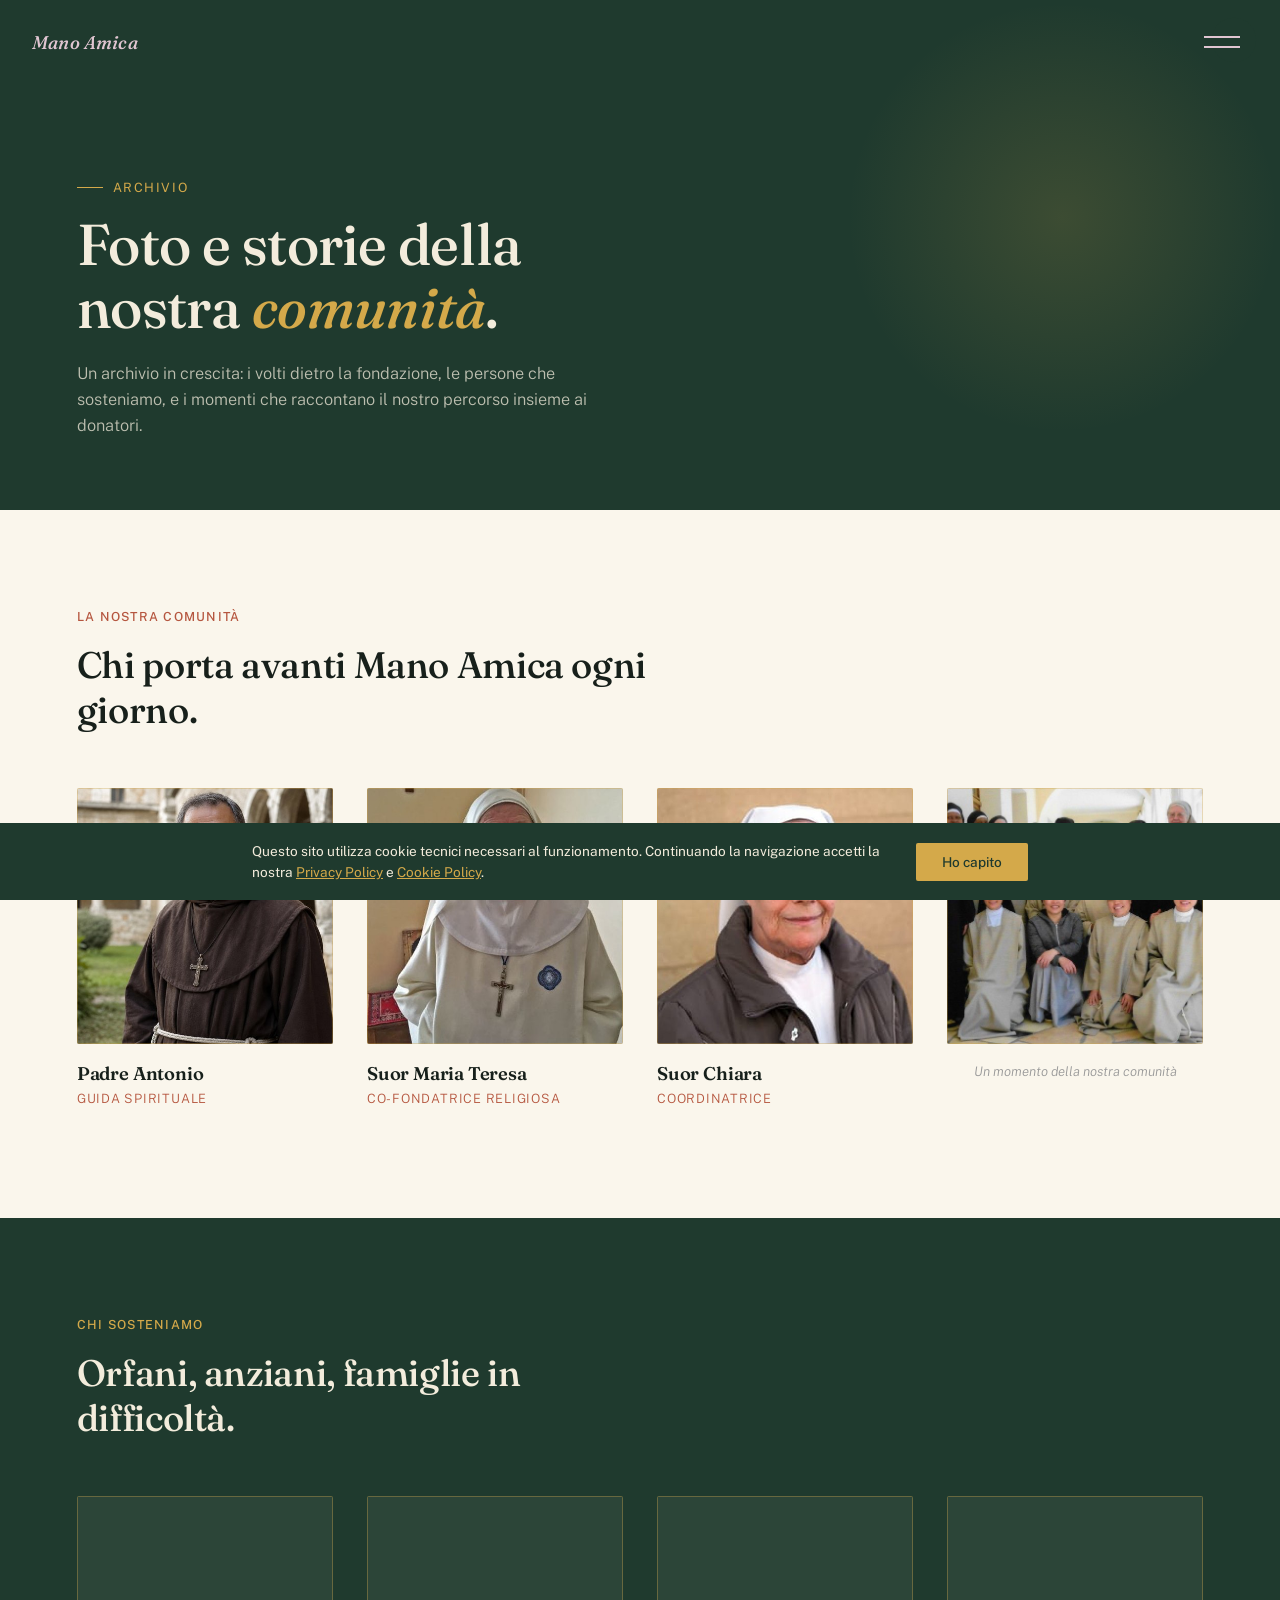
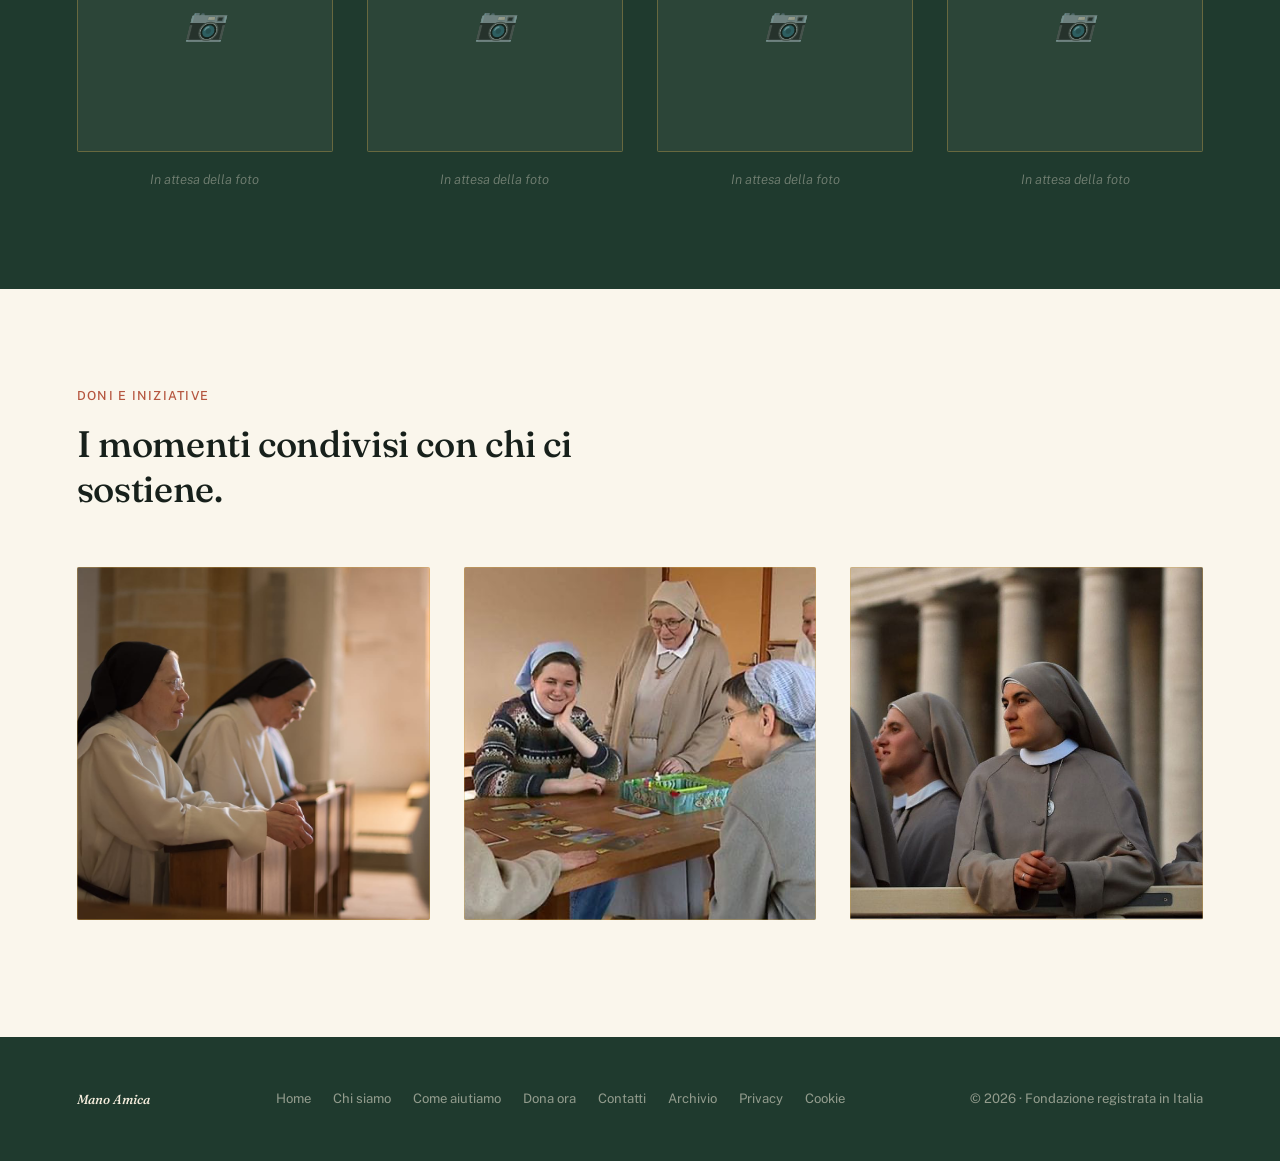
==== archivio.html @ ebf1391e "Complète les galeries photo d'Archivio et Come aiutiamo Récupère les 6 photos uploadées sur main : 5" ====
<!DOCTYPE html>
<html lang="it">
<head>
<meta charset="UTF-8">
<meta name="viewport" content="width=device-width, initial-scale=1.0">
<title>Archivio — Mano Amica</title>
<meta name="description" content="Foto e storie della Fondazione Mano Amica: la nostra comunità, le persone che sosteniamo, i doni ricevuti.">
<meta property="og:title" content="Archivio — Mano Amica">
<meta property="og:description" content="Foto e storie della Fondazione Mano Amica.">
<meta property="og:type" content="website">
<link rel="icon" href="assets/favicon.svg" type="image/svg+xml">
<link rel="preconnect" href="https://fonts.googleapis.com">
<link href="https://fonts.googleapis.com/css2?family=Fraunces:ital,opsz,wght@0,9..144,300;0,9..144,500;0,9..144,600;1,9..144,500&family=Public+Sans:wght@300;400;500;600&display=swap" rel="stylesheet">
<link rel="stylesheet" href="assets/styles.css?v=1788168268">
</head>
<body>

  <div class="topbar">
    <a href="index.html" class="logo">Mano Amica</a>
    <button class="thread-toggle" id="toggle" aria-label="Apri il menu"><span></span><span></span></button>
  </div>

  <div class="veil" id="veil">
    <div class="veil-inner">
      <div class="veil-stitch"></div>
      <ul class="nav-list">
        <li><a href="index.html"><span class="num">00</span><span data-i18n="nav_home">Home</span><span class="tag" data-i18n="nav_home_tag">torna all'inizio</span></a></li><li><a href="chi-siamo.html"><span class="num">01</span><span data-i18n="nav_chi_siamo">Chi siamo</span><span class="tag" data-i18n="nav_chi_siamo_tag">la nostra storia</span></a></li>
        <li><a href="come-aiutiamo.html"><span class="num">02</span><span data-i18n="nav_come_aiutiamo">Come aiutiamo</span><span class="tag" data-i18n="nav_come_aiutiamo_tag">i nostri progetti</span></a></li>
        <li><a href="dona-ora.html"><span class="num">03</span><span data-i18n="nav_dona_ora">Dona ora</span><span class="tag" data-i18n="nav_dona_ora_tag">ogni gesto conta</span></a></li>
        <li><a href="contatti.html"><span class="num">04</span><span data-i18n="nav_contatti">Contatti</span><span class="tag" data-i18n="nav_contatti_tag">scrivici</span></a></li>
        <li><a href="archivio.html" class="current"><span class="num">05</span><span data-i18n="nav_archivio">Archivio</span><span class="tag" data-i18n="nav_archivio_tag">foto e storie</span></a></li>
      </ul>
      <div class="veil-foot">
        <div class="lang-pill"><button data-lang="it" class="active">IT</button><button data-lang="fr">FR</button><button data-lang="en">EN</button></div>
        <p class="veil-note" data-i18n="veil_note">Fondazione Mano Amica · Italia — al fianco di chi ha più bisogno.</p>
      </div>
    </div>
  </div>

  <section class="page-hero">
    <span class="hero-eyebrow" data-i18n="arch_eyebrow">Archivio</span>
    <h1 data-i18n-html="arch_h1">Foto e storie della nostra <em>comunità</em>.</h1>
    <p class="lead" data-i18n="arch_lead">Un archivio in crescita: i volti dietro la fondazione, le persone che sosteniamo, e i momenti che raccontano il nostro percorso insieme ai donatori.</p>
  </section>

  <section class="team">
    <p class="section-label" data-i18n="arch_community_label">La nostra comunità</p>
    <h2 style="max-width:24ch; font-size:clamp(1.6rem,3vw,2.3rem);" data-i18n="arch_community_h2">Chi porta avanti Mano Amica ogni giorno.</h2>
    <div class="team-grid">
      <div class="team-card">
        <div class="team-photo"><img src="assets/img/padre-1.jpg" alt="Padre Antonio"></div>
        <h3 data-i18n="cs_t2_name">Padre Antonio</h3>
        <p class="role" data-i18n="cs_t2_role">Guida spirituale</p>
      </div>
      <div class="team-card">
        <div class="team-photo"><img src="assets/img/suor-1.jpg" alt="Suor Maria Teresa"></div>
        <h3 data-i18n="cs_t3_name">Suor Maria Teresa</h3>
        <p class="role" data-i18n="cs_t3_role">Co-fondatrice religiosa</p>
      </div>
      <div class="team-card">
        <div class="team-photo"><img src="assets/img/suor-2.jpg" alt="Suor Chiara — Coordinatrice"></div>
        <h3 data-i18n="cs_t4_name">Suor Chiara</h3>
        <p class="role" data-i18n="cs_t4_role">Coordinatrice</p>
      </div>
      <div class="team-card">
        <div class="team-photo"><img src="assets/img/gallery-community-2.png" alt="La comunità riunita"></div>
        <p class="gallery-caption" data-i18n="arch_community_caption">Un momento della nostra comunità</p>
      </div>
    </div>
  </section>

  <section class="team" style="background:var(--forest); color:var(--cream);">
    <p class="section-label" style="color:var(--gold);" data-i18n="arch_helped_label">Chi sosteniamo</p>
    <h2 style="max-width:24ch; font-size:clamp(1.6rem,3vw,2.3rem); color:var(--cream);" data-i18n="arch_helped_h2">Orfani, anziani, famiglie in difficoltà.</h2>
    <div class="team-grid">
      <div class="team-card">
        <div class="team-photo team-photo-placeholder gallery-slot"><span>📷</span></div>
        <p class="gallery-caption" data-i18n="ca_gallery_note">In attesa della foto</p>
      </div>
      <div class="team-card">
        <div class="team-photo team-photo-placeholder gallery-slot"><span>📷</span></div>
        <p class="gallery-caption" data-i18n="ca_gallery_note">In attesa della foto</p>
      </div>
      <div class="team-card">
        <div class="team-photo team-photo-placeholder gallery-slot"><span>📷</span></div>
        <p class="gallery-caption" data-i18n="ca_gallery_note">In attesa della foto</p>
      </div>
      <div class="team-card">
        <div class="team-photo team-photo-placeholder gallery-slot"><span>📷</span></div>
        <p class="gallery-caption" data-i18n="ca_gallery_note">In attesa della foto</p>
      </div>
    </div>
  </section>

  <section class="team">
    <p class="section-label" data-i18n="arch_gifts_label">Doni e iniziative</p>
    <h2 style="max-width:24ch; font-size:clamp(1.6rem,3vw,2.3rem);" data-i18n="arch_gifts_h2">I momenti condivisi con chi ci sostiene.</h2>
    <div class="team-grid">
      <div class="team-card">
        <div class="team-photo"><img src="assets/img/gallery-doni-1.jpg" alt="Momento di preghiera in comunità"></div>
      </div>
      <div class="team-card">
        <div class="team-photo"><img src="assets/img/gallery-doni-2.png" alt="Serata in comunità attorno a un gioco"></div>
      </div>
      <div class="team-card">
        <div class="team-photo"><img src="assets/img/gallery-doni-3.jpg" alt="Pellegrinaggio a Roma"></div>
      </div>
    </div>
  </section>

  <footer>
    <strong>Mano Amica</strong>
    <nav><a href="index.html" data-i18n="nav_home">Home</a><a href="chi-siamo.html" data-i18n="nav_chi_siamo">Chi siamo</a><a href="come-aiutiamo.html" data-i18n="nav_come_aiutiamo">Come aiutiamo</a><a href="dona-ora.html" data-i18n="nav_dona_ora">Dona ora</a><a href="contatti.html" data-i18n="nav_contatti">Contatti</a><a href="archivio.html" data-i18n="nav_archivio">Archivio</a><a href="privacy.html">Privacy</a><a href="cookie-policy.html">Cookie</a></nav>
    <span data-i18n="footer_copyright">© 2026 · Fondazione registrata in Italia</span>
  </footer>

<script src="assets/script.js?v=1788168268"></script>
</body>
</html>
---- assets/styles.css ----
:root{
  --forest:#1F3A2E;
  --forest-light:#2F5443;
  --cream:#F3ECDC;
  --cream-soft:#FAF6EC;
  --gold:#D4A94A;
  --clay:#B5563F;
  --ink:#17201B;
  --thread: 1px;
}
*{margin:0;padding:0;box-sizing:border-box;}
html{scroll-behavior:smooth;}
body{
  font-family:'Public Sans',sans-serif;
  background:var(--cream-soft);
  color:var(--ink);
  overflow-x:hidden;
}
h1,h2,h3,.display{
  font-family:'Fraunces',serif;
  font-weight:500;
  letter-spacing:-0.01em;
}
a{color:inherit;}
img{display:block; max-width:100%;}

/* ===== TOP BAR ===== */
.topbar{
  position:fixed; top:0; left:0; right:0;
  display:flex; align-items:center; justify-content:space-between;
  padding:22px 32px;
  z-index:100;
  mix-blend-mode:difference;
}
.logo{
  font-family:'Fraunces',serif;
  font-style:italic;
  font-weight:500;
  font-size:1.15rem;
  color:#fff;
  text-decoration:none;
  letter-spacing:0.01em;
}
.thread-toggle{
  width:52px; height:40px;
  position:relative;
  cursor:pointer;
  background:none; border:none;
  z-index:110;
}
.thread-toggle span{
  position:absolute; left:8px; right:8px;
  height:1.5px; background:#fff;
  transition:transform .55s cubic-bezier(.65,0,.35,1), opacity .3s ease, top .5s ease;
}
.thread-toggle span:nth-child(1){ top:14px; }
.thread-toggle span:nth-child(2){ top:24px; }
.thread-toggle.open span:nth-child(1){ top:19px; transform:rotate(20deg) scaleX(1.15); }
.thread-toggle.open span:nth-child(2){ top:19px; transform:rotate(-20deg) scaleX(1.15); }

/* ===== FULLSCREEN MENU — "il filo" ===== */
.veil{
  position:fixed; inset:0;
  background:var(--forest);
  z-index:90;
  clip-path:circle(2% at calc(100% - 46px) 40px);
  transition:clip-path .75s cubic-bezier(.75,0,.15,1);
  display:flex;
  pointer-events:none;
}
.veil.open{
  clip-path:circle(150% at calc(100% - 46px) 40px);
  pointer-events:all;
}
.veil-inner{
  width:100%; height:100%;
  display:flex; flex-direction:column;
  justify-content:center;
  padding:0 8vw;
  position:relative;
}
.veil-stitch{
  position:absolute; left:6vw; top:0; bottom:0;
  width:1px;
  background:repeating-linear-gradient(to bottom, transparent, transparent 6px, rgba(212,169,74,.5) 6px, rgba(212,169,74,.5) 12px);
  opacity:0;
  transition:opacity .6s ease .5s;
}
.veil.open .veil-stitch{opacity:1;}

.nav-list{list-style:none;}
.nav-list li{overflow:hidden; margin-bottom:6px;}
.nav-list a{
  display:flex; align-items:baseline; gap:18px;
  font-family:'Fraunces',serif;
  font-size:clamp(2.2rem,7vw,4.6rem);
  color:var(--cream);
  text-decoration:none;
  font-weight:500;
  line-height:1.15;
  transform:translateY(115%);
  transition:transform .7s cubic-bezier(.2,.9,.25,1), color .3s ease;
}
.veil.open .nav-list a{ transform:translateY(0); }
.nav-list li:nth-child(1) a{ transition-delay:.12s; }
.nav-list li:nth-child(2) a{ transition-delay:.18s; }
.nav-list li:nth-child(3) a{ transition-delay:.24s; }
.nav-list li:nth-child(4) a{ transition-delay:.30s; }
.nav-list li:nth-child(5) a{ transition-delay:.36s; }
.nav-list li:nth-child(6) a{ transition-delay:.42s; }
.nav-list a .num{ font-family:'Public Sans',sans-serif; font-size:.9rem; color:var(--gold); font-weight:500; }
.nav-list a .tag{
  font-family:'Public Sans',sans-serif;
  font-size:.85rem; font-style:normal;
  color:rgba(243,236,220,.55);
  font-weight:400; margin-left:auto;
  opacity:0; transform:translateX(-8px);
  transition:opacity .4s ease, transform .4s ease;
  display:none;
}
@media(min-width:720px){ .nav-list a .tag{ display:inline-block; } }
.nav-list a:hover{ color:var(--gold); }
.nav-list a:hover .tag{ opacity:1; transform:translateX(0); }
.nav-list a.current{ color:var(--gold); }

.veil-foot{
  position:absolute; bottom:40px; left:8vw; right:8vw;
  display:flex; justify-content:space-between; align-items:center;
  flex-wrap:wrap; gap:16px;
}
.lang-pill{ display:flex; gap:6px; border:1px solid rgba(243,236,220,.3); border-radius:999px; padding:5px; }
.lang-pill button{
  font-family:'Public Sans',sans-serif; font-size:.75rem; letter-spacing:.06em;
  background:none; border:none; color:rgba(243,236,220,.6);
  padding:7px 14px; border-radius:999px; cursor:pointer;
  transition:background .3s ease, color .3s ease;
}
.lang-pill button.active{ background:var(--gold); color:var(--forest); }
.veil-note{ font-size:.8rem; color:rgba(243,236,220,.45); max-width:280px; }

/* ===== PAGE HERO (small, for inner pages) ===== */
.page-hero{
  background:var(--forest); color:var(--cream);
  padding:20vh 6vw 8vh;
  position:relative;
}
.page-hero::before{
  content:'';
  position:absolute; top:0; right:0;
  width:34vw; height:34vw; max-width:460px; max-height:460px;
  background:radial-gradient(circle at center, rgba(212,169,74,.16), transparent 70%);
}
.page-hero .hero-eyebrow{
  font-size:.8rem; letter-spacing:.12em; text-transform:uppercase;
  color:var(--gold); margin-bottom:18px; display:flex; align-items:center; gap:10px;
}
.page-hero .hero-eyebrow::before{ content:''; width:26px; height:1px; background:var(--gold); }
.page-hero h1{ font-size:clamp(2rem,5.4vw,3.6rem); max-width:16ch; line-height:1.1; }
.page-hero h1 em{ font-style:italic; color:var(--gold); }
.page-hero p.lead{ margin-top:20px; max-width:52ch; color:rgba(243,236,220,.75); font-weight:300; font-size:1.02rem; line-height:1.6; }

/* ===== HERO (home, full) ===== */
.hero{
  min-height:100vh;
  background:var(--forest); color:var(--cream);
  display:flex; flex-direction:row; align-items:flex-end; justify-content:space-between;
  gap:5vw;
  padding:14vh 6vw 8vh; position:relative; overflow:hidden;
}
.hero-eyebrow{ font-size:.8rem; letter-spacing:.12em; text-transform:uppercase; color:var(--gold); margin-bottom:22px; display:flex; align-items:center; gap:10px; }
.hero-eyebrow::before{ content:''; width:26px; height:1px; background:var(--gold); }
.hero h1{ font-size:clamp(2.4rem,6.4vw,5.2rem); font-weight:500; max-width:14ch; line-height:1.06; }
.hero h1 em{ font-style:italic; color:var(--gold); }
.hero-sub{ margin-top:28px; max-width:44ch; font-size:1.05rem; font-weight:300; color:rgba(243,236,220,.75); line-height:1.6; }
.hero-cta{ margin-top:40px; display:flex; gap:16px; flex-wrap:wrap; }

.hero-content{ position:relative; z-index:2; max-width:640px; flex:1 1 auto; order:1; }

.hero-photo{
  flex:0 0 auto; order:2;
  width:min(520px, 38vw);
  aspect-ratio:1/1;
  border-radius:3px;
  overflow:hidden;
  box-shadow:0 30px 60px -20px rgba(0,0,0,.5);
  position:relative; z-index:1;
}
.hero-photo img{
  width:100%; height:100%; object-fit:cover; display:block;
}
.hero-photo::after{
  content:''; position:absolute; inset:0;
  box-shadow:inset 0 0 0 1px rgba(212,169,74,.35);
}

@media(max-width:1100px){
  .hero-photo{ width:min(380px, 36vw); }
}
@media(max-width:760px){
  .hero{ flex-direction:column; align-items:stretch; }
  .hero-photo{
    order:-1;
    width:100%;
    max-width:none;
    aspect-ratio:16/11;
    margin-bottom:32px;
  }
  .hero-content{ order:1; }
}

.btn{
  font-family:'Public Sans',sans-serif; font-size:.9rem; font-weight:500;
  padding:15px 30px; border-radius:2px; text-decoration:none; display:inline-block;
  border:none; cursor:pointer;
  transition:transform .3s ease, background .3s ease, color .3s ease, border-color .3s ease;
}
.btn-solid{ background:var(--gold); color:var(--forest); }
.btn-solid:hover{ transform:translateY(-2px); }
.btn-line{ border:1px solid rgba(243,236,220,.4); color:var(--cream); background:none; }
.btn-line:hover{ border-color:var(--gold); color:var(--gold); }
.btn-line.dark{ border-color:rgba(23,32,27,.3); color:var(--ink); }
.btn-line.dark:hover{ border-color:var(--clay); color:var(--clay); }

section{ padding:11vh 6vw; }
.section-label{ font-size:.78rem; letter-spacing:.1em; text-transform:uppercase; color:var(--clay); margin-bottom:18px; font-weight:500; }

/* ===== MISSIONE / GRID LIST ===== */
.missione{ background:var(--cream-soft); display:grid; grid-template-columns:1fr; gap:48px; }
@media(min-width:860px){ .missione{ grid-template-columns:.8fr 1fr; } }
.missione h2{ font-size:clamp(1.7rem,3.4vw,2.6rem); max-width:14ch; }
.missione-list{ list-style:none; }
.missione-list li{ padding:26px 0; border-top:var(--thread) solid rgba(23,32,27,.12); display:grid; grid-template-columns:50px 1fr; gap:18px; }
.missione-list li:last-child{ border-bottom:var(--thread) solid rgba(23,32,27,.12); }
.missione-list .n{ font-family:'Fraunces',serif; font-style:italic; color:var(--clay); font-size:1.1rem; }
.missione-list h3{ font-size:1.15rem; margin-bottom:6px; font-weight:600; }
.missione-list p{ font-size:.92rem; color:#4a4f4a; font-weight:300; line-height:1.55; }

/* ===== TEAM (Chi siamo) ===== */
.team{ background:var(--cream-soft); }
.team-grid{ display:grid; grid-template-columns:repeat(auto-fit,minmax(220px,1fr)); gap:34px; margin-top:56px; }
.team-card{ text-align:left; }
.team-photo{
  width:100%; aspect-ratio:1/1; border-radius:2px;
  background:linear-gradient(155deg, var(--forest), var(--forest-light));
  display:flex; align-items:center; justify-content:center;
  margin-bottom:18px; position:relative; overflow:hidden;
}
.team-photo img{ width:100%; height:100%; object-fit:cover; }
.team-photo span{
  font-family:'Fraunces',serif; font-style:italic; font-weight:500;
  font-size:2.6rem; color:var(--gold);
}
.team-photo::after{
  content:''; position:absolute; inset:0;
  border:1px solid rgba(212,169,74,.35);
}
.team-card h3{ font-size:1.15rem; font-weight:600; }
.team-card .role{ font-size:.8rem; letter-spacing:.06em; text-transform:uppercase; color:var(--clay); margin:4px 0 10px; }
.team-card p{ font-size:.9rem; color:#4a4f4a; font-weight:300; line-height:1.55; }
.team[style*="forest"] .team-card h3{ color:var(--cream); }
.team[style*="forest"] .team-card p{ color:rgba(243,236,220,.65); }
.team[style*="forest"] .role{ color:var(--gold); }
.team[style*="forest"] .gallery-caption{ color:rgba(243,236,220,.4) !important; }
.team[style*="forest"] .team-photo-placeholder{ background:rgba(243,236,220,.06); }
.team-photo-placeholder{ display:flex; align-items:center; justify-content:center; }
.team-photo-placeholder span{ font-size:2rem; opacity:.5; }
.gallery-caption{ text-align:center; font-style:italic; color:#999 !important; font-size:.82rem !important; }

.story{ background:var(--forest); color:var(--cream); }
.story-inner{ max-width:62ch; }
.story h2{ font-size:clamp(1.6rem,3.2vw,2.4rem); margin-bottom:24px; }
.story p{ font-weight:300; line-height:1.75; color:rgba(243,236,220,.8); margin-bottom:16px; font-size:1rem; }
.story p:last-child{ margin-bottom:0; }

/* ===== DONATION PAGE ===== */
.donate-wrap{ display:grid; grid-template-columns:1fr; gap:56px; background:var(--cream-soft); }
@media(min-width:900px){ .donate-wrap{ grid-template-columns:1fr 1fr; align-items:start; } }
.amounts{ display:grid; grid-template-columns:repeat(3,1fr); gap:12px; margin:26px 0; }
.amount-btn{
  padding:18px 10px; text-align:center; border:1px solid rgba(23,32,27,.18);
  background:transparent; font-family:'Fraunces',serif; font-size:1.3rem;
  cursor:pointer; border-radius:2px; transition:all .25s ease;
}
.amount-btn:hover, .amount-btn.active{ border-color:var(--clay); background:var(--clay); color:#fff; }
.amount-custom{
  width:100%; padding:16px 18px; border:1px solid rgba(23,32,27,.18);
  font-family:'Public Sans',sans-serif; font-size:1rem; background:transparent;
  border-radius:2px; margin-bottom:20px;
}
.impact-card{ background:var(--forest); color:var(--cream); padding:48px 40px; border-radius:2px; }
.impact-card h3{ font-size:1.4rem; margin-bottom:18px; }
.impact-card ul{ list-style:none; }
.impact-card li{ padding:14px 0; border-top:1px solid rgba(243,236,220,.15); font-weight:300; font-size:.95rem; display:flex; justify-content:space-between; gap:12px; }
.impact-card li span{ flex-shrink:0; white-space:nowrap; }
.impact-card li b{ color:var(--gold); font-family:'Fraunces',serif; font-weight:500; text-align:right; }

/* ===== COOKIE BANNER ===== */
#cookie-banner{
  position:fixed; left:0; right:0; bottom:0; z-index:300;
  background:var(--forest); color:var(--cream);
  padding:18px 24px; display:flex; align-items:center; justify-content:center;
  gap:24px; flex-wrap:wrap; font-size:.85rem;
}
#cookie-banner p{ margin:0; max-width:640px; line-height:1.5; }
#cookie-banner a{ color:var(--gold); text-decoration:underline; }
#cookie-banner button{
  background:var(--gold); color:var(--forest); border:none;
  padding:11px 26px; border-radius:2px; font-family:'Public Sans',sans-serif;
  font-weight:500; font-size:.85rem; cursor:pointer; flex-shrink:0;
}

/* ===== CONTACT PAGE ===== */
.contact-wrap{ display:grid; grid-template-columns:1fr; gap:56px; }
@media(min-width:900px){ .contact-wrap{ grid-template-columns:.9fr 1.1fr; } }
.field{ margin-bottom:22px; }
.field label{ display:block; font-size:.8rem; letter-spacing:.05em; text-transform:uppercase; color:var(--clay); margin-bottom:8px; }
.field input, .field textarea{
  width:100%; padding:14px 16px; border:1px solid rgba(23,32,27,.18);
  font-family:'Public Sans',sans-serif; font-size:.95rem; background:var(--cream-soft);
  border-radius:2px; resize:vertical;
}
.contact-info{ list-style:none; }
.contact-info li{ padding:22px 0; border-top:var(--thread) solid rgba(23,32,27,.12); }
.contact-info li:last-child{ border-bottom:var(--thread) solid rgba(23,32,27,.12); }
.contact-info .k{ font-size:.78rem; letter-spacing:.08em; text-transform:uppercase; color:var(--clay); margin-bottom:6px; }
.contact-info .v{ font-family:'Fraunces',serif; font-size:1.2rem; }

footer{
  background:var(--forest); color:rgba(243,236,220,.55);
  padding:6vh 6vw; font-size:.82rem;
  display:flex; justify-content:space-between; flex-wrap:wrap; gap:12px;
}
footer strong{ color:var(--cream); font-family:'Fraunces',serif; font-style:italic; font-weight:500; }
footer nav{ display:flex; gap:22px; flex-wrap:wrap; }
footer nav a{ text-decoration:none; color:rgba(243,236,220,.55); transition:color .25s ease; }
footer nav a:hover{ color:var(--gold); }

/* ===== RESPONSIVE MOBILE ===== */
@media(max-width:640px){
  .topbar{ padding:16px 20px; }
  .logo{ font-size:1rem; }
  .thread-toggle{ width:44px; height:36px; }

  .hero{ padding:12vh 6vw 6vh; min-height:auto; }
  .page-hero{ padding:16vh 6vw 5vh; }
  section{ padding:8vh 6vw; }

  .hero-cta{ flex-direction:column; align-items:stretch; }
  .hero-cta .btn{ text-align:center; }

  .veil-foot{ flex-direction:column; align-items:flex-start; gap:14px; bottom:24px; }
  .veil-note{ max-width:100%; }

  .amounts{ grid-template-columns:repeat(2,1fr); }

  #cookie-banner{ flex-direction:column; text-align:center; padding:16px 18px; gap:12px; }
  #cookie-banner button{ width:100%; }

  footer{ flex-direction:column; align-items:flex-start; gap:16px; text-align:left; }
  footer nav{ gap:14px 18px; }

  .team-grid{ grid-template-columns:1fr 1fr; gap:20px; }
  .missione-list li{ grid-template-columns:36px 1fr; gap:12px; }

  .legal-body table{ display:block; overflow-x:auto; white-space:nowrap; }
}

@media(max-width:420px){
  .team-grid{ grid-template-columns:1fr; }
  .amounts{ grid-template-columns:repeat(3,1fr); gap:8px; }
  .amount-btn{ padding:14px 6px; font-size:1.05rem; }
}
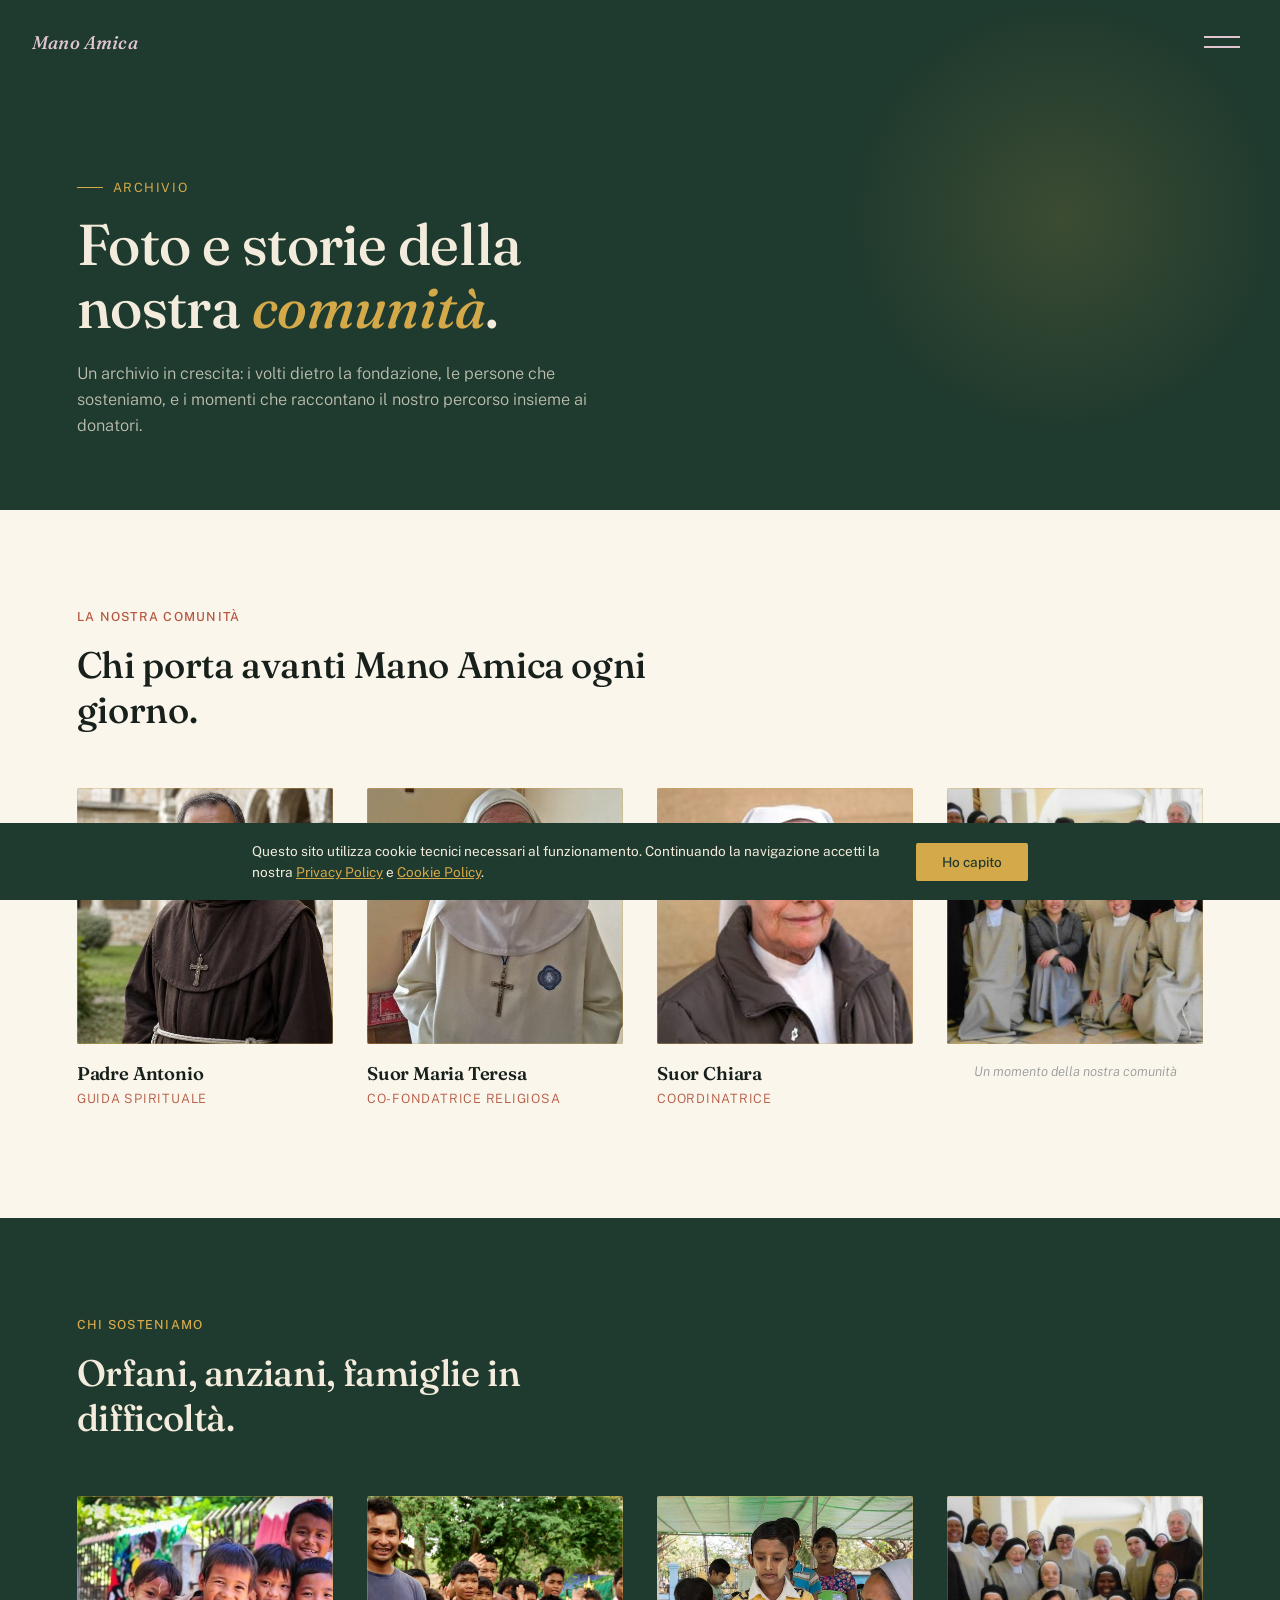
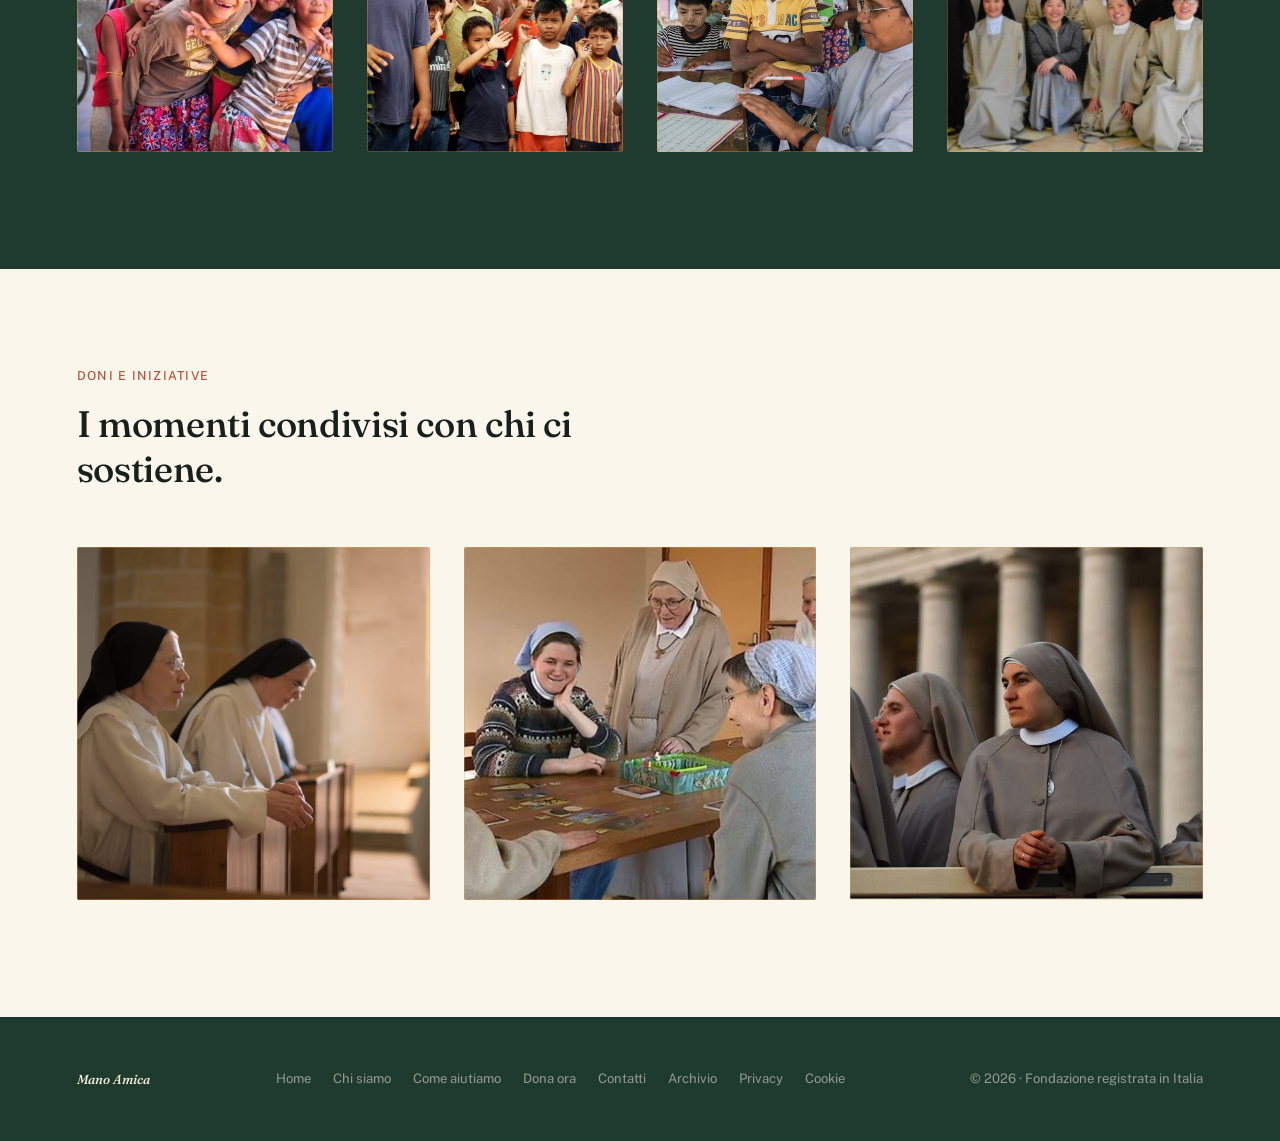
==== commit 7cf5779b: "Remplit la section "Chi sosteniamo" en réutilisant les photos existantes En l'absence de photos dédi" ====
--- a/archivio.html
+++ b/archivio.html
@@ -74,20 +74,16 @@
     <h2 style="max-width:24ch; font-size:clamp(1.6rem,3vw,2.3rem); color:var(--cream);" data-i18n="arch_helped_h2">Orfani, anziani, famiglie in difficoltà.</h2>
     <div class="team-grid">
       <div class="team-card">
-        <div class="team-photo team-photo-placeholder gallery-slot"><span>📷</span></div>
-        <p class="gallery-caption" data-i18n="ca_gallery_note">In attesa della foto</p>
+        <div class="team-photo"><img src="assets/img/gallery-kids-1.jpg" alt="Bambini sostenuti da Mano Amica"></div>
       </div>
       <div class="team-card">
-        <div class="team-photo team-photo-placeholder gallery-slot"><span>📷</span></div>
-        <p class="gallery-caption" data-i18n="ca_gallery_note">In attesa della foto</p>
+        <div class="team-photo"><img src="assets/img/gallery-kids-2.png" alt="Un volontario con un gruppo di bambini"></div>
       </div>
       <div class="team-card">
-        <div class="team-photo team-photo-placeholder gallery-slot"><span>📷</span></div>
-        <p class="gallery-caption" data-i18n="ca_gallery_note">In attesa della foto</p>
+        <div class="team-photo"><img src="assets/img/gallery-kids-3.jpg" alt="Una suora aiuta i bambini con i compiti"></div>
       </div>
       <div class="team-card">
-        <div class="team-photo team-photo-placeholder gallery-slot"><span>📷</span></div>
-        <p class="gallery-caption" data-i18n="ca_gallery_note">In attesa della foto</p>
+        <div class="team-photo"><img src="assets/img/gallery-community-2.png" alt="La comunità riunita"></div>
       </div>
     </div>
   </section>
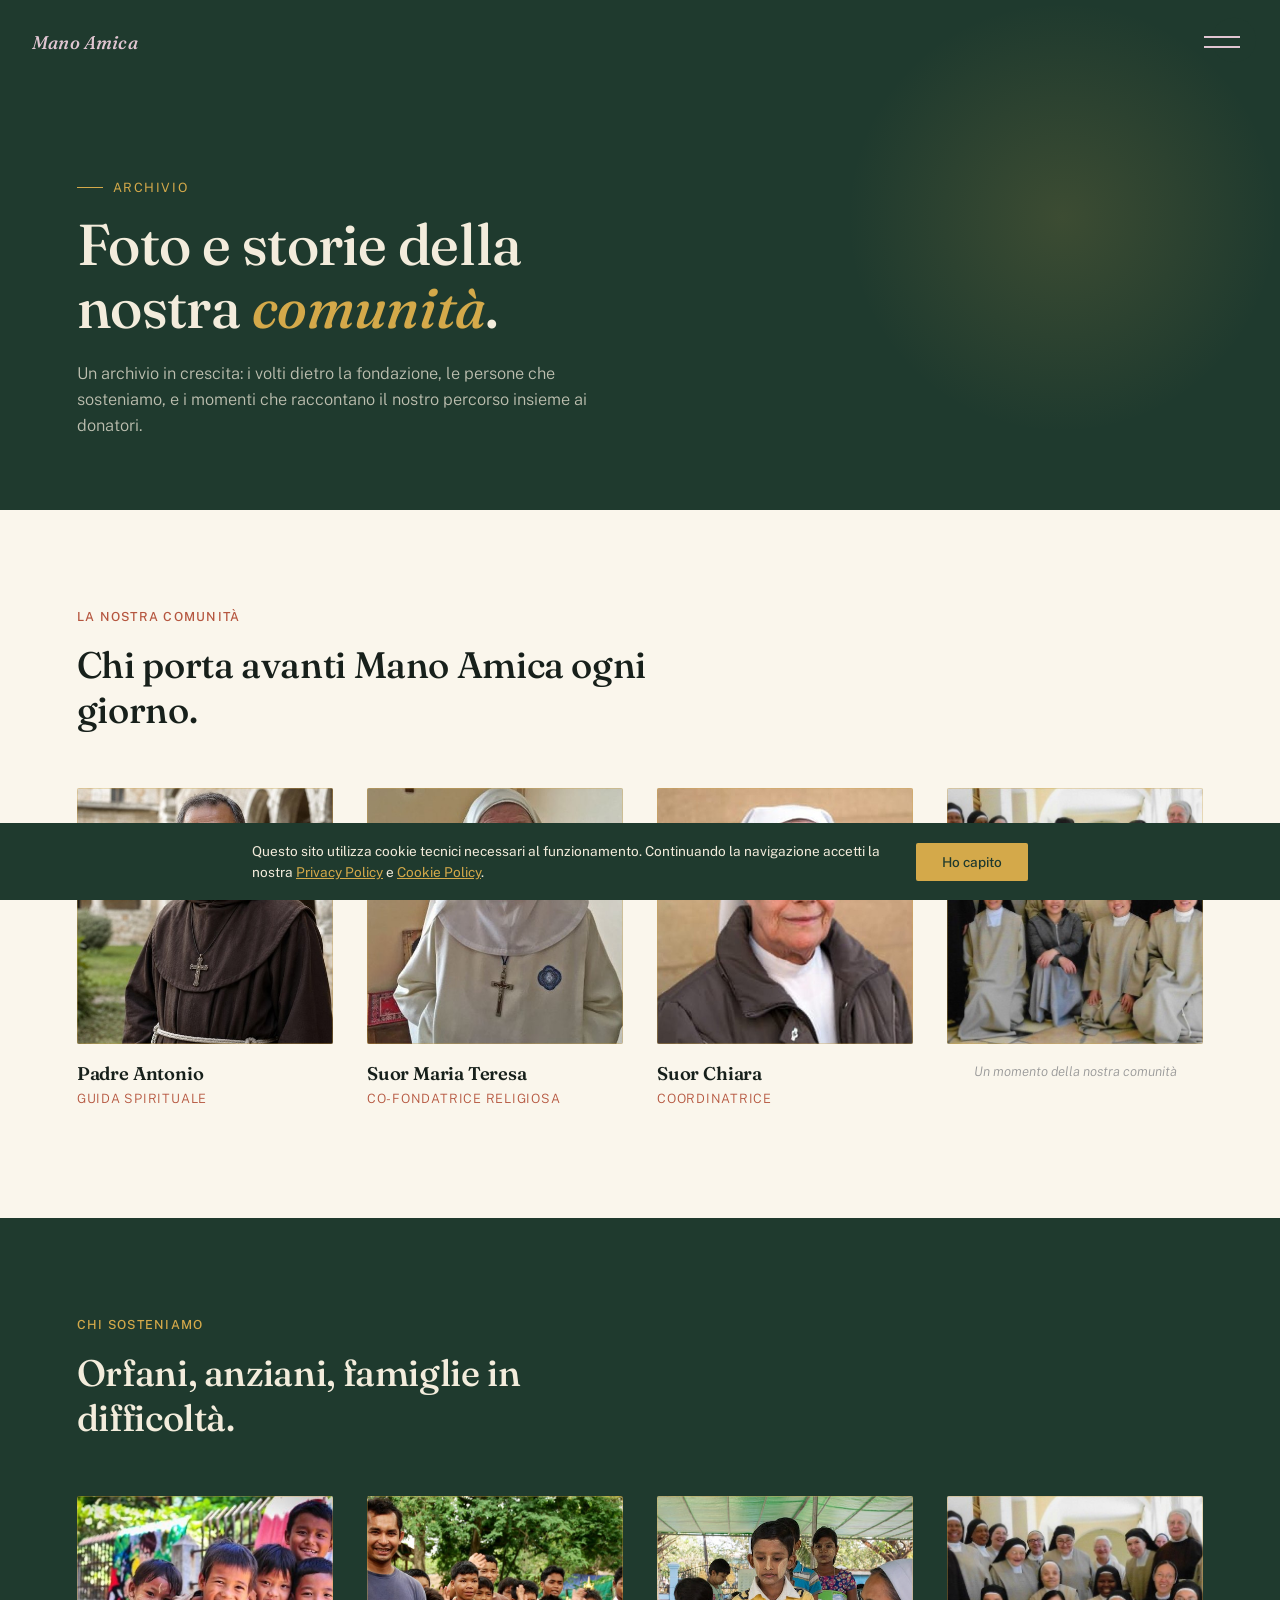
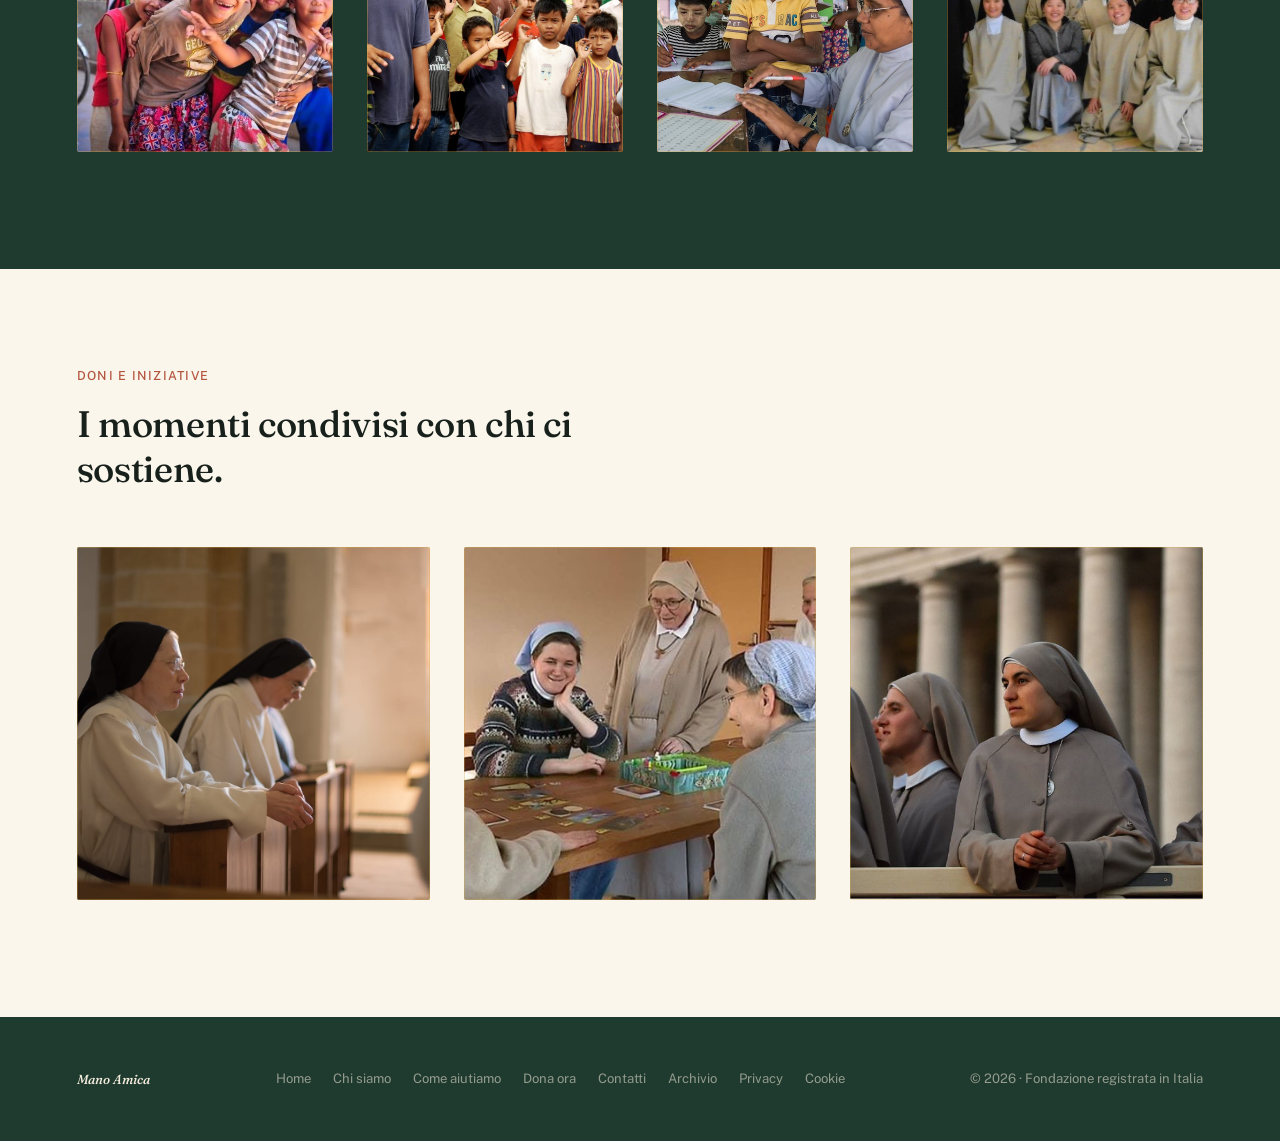
==== commit 5815209c: "Compresse les photos les plus lourdes (PNG vers JPEG) gallery-community-2 (897 Ko → 73 Ko), gallery-" ====
--- a/archivio.html
+++ b/archivio.html
@@ -63,7 +63,7 @@
         <p class="role" data-i18n="cs_t4_role">Coordinatrice</p>
       </div>
       <div class="team-card">
-        <div class="team-photo"><img src="assets/img/gallery-community-2.png" alt="La comunità riunita"></div>
+        <div class="team-photo"><img src="assets/img/gallery-community-2.jpg" alt="La comunità riunita"></div>
         <p class="gallery-caption" data-i18n="arch_community_caption">Un momento della nostra comunità</p>
       </div>
     </div>
@@ -77,13 +77,13 @@
         <div class="team-photo"><img src="assets/img/gallery-kids-1.jpg" alt="Bambini sostenuti da Mano Amica"></div>
       </div>
       <div class="team-card">
-        <div class="team-photo"><img src="assets/img/gallery-kids-2.png" alt="Un volontario con un gruppo di bambini"></div>
+        <div class="team-photo"><img src="assets/img/gallery-kids-2.jpg" alt="Un volontario con un gruppo di bambini"></div>
       </div>
       <div class="team-card">
         <div class="team-photo"><img src="assets/img/gallery-kids-3.jpg" alt="Una suora aiuta i bambini con i compiti"></div>
       </div>
       <div class="team-card">
-        <div class="team-photo"><img src="assets/img/gallery-community-2.png" alt="La comunità riunita"></div>
+        <div class="team-photo"><img src="assets/img/gallery-community-2.jpg" alt="La comunità riunita"></div>
       </div>
     </div>
   </section>
@@ -96,7 +96,7 @@
         <div class="team-photo"><img src="assets/img/gallery-doni-1.jpg" alt="Momento di preghiera in comunità"></div>
       </div>
       <div class="team-card">
-        <div class="team-photo"><img src="assets/img/gallery-doni-2.png" alt="Serata in comunità attorno a un gioco"></div>
+        <div class="team-photo"><img src="assets/img/gallery-doni-2.jpg" alt="Serata in comunità attorno a un gioco"></div>
       </div>
       <div class="team-card">
         <div class="team-photo"><img src="assets/img/gallery-doni-3.jpg" alt="Pellegrinaggio a Roma"></div>
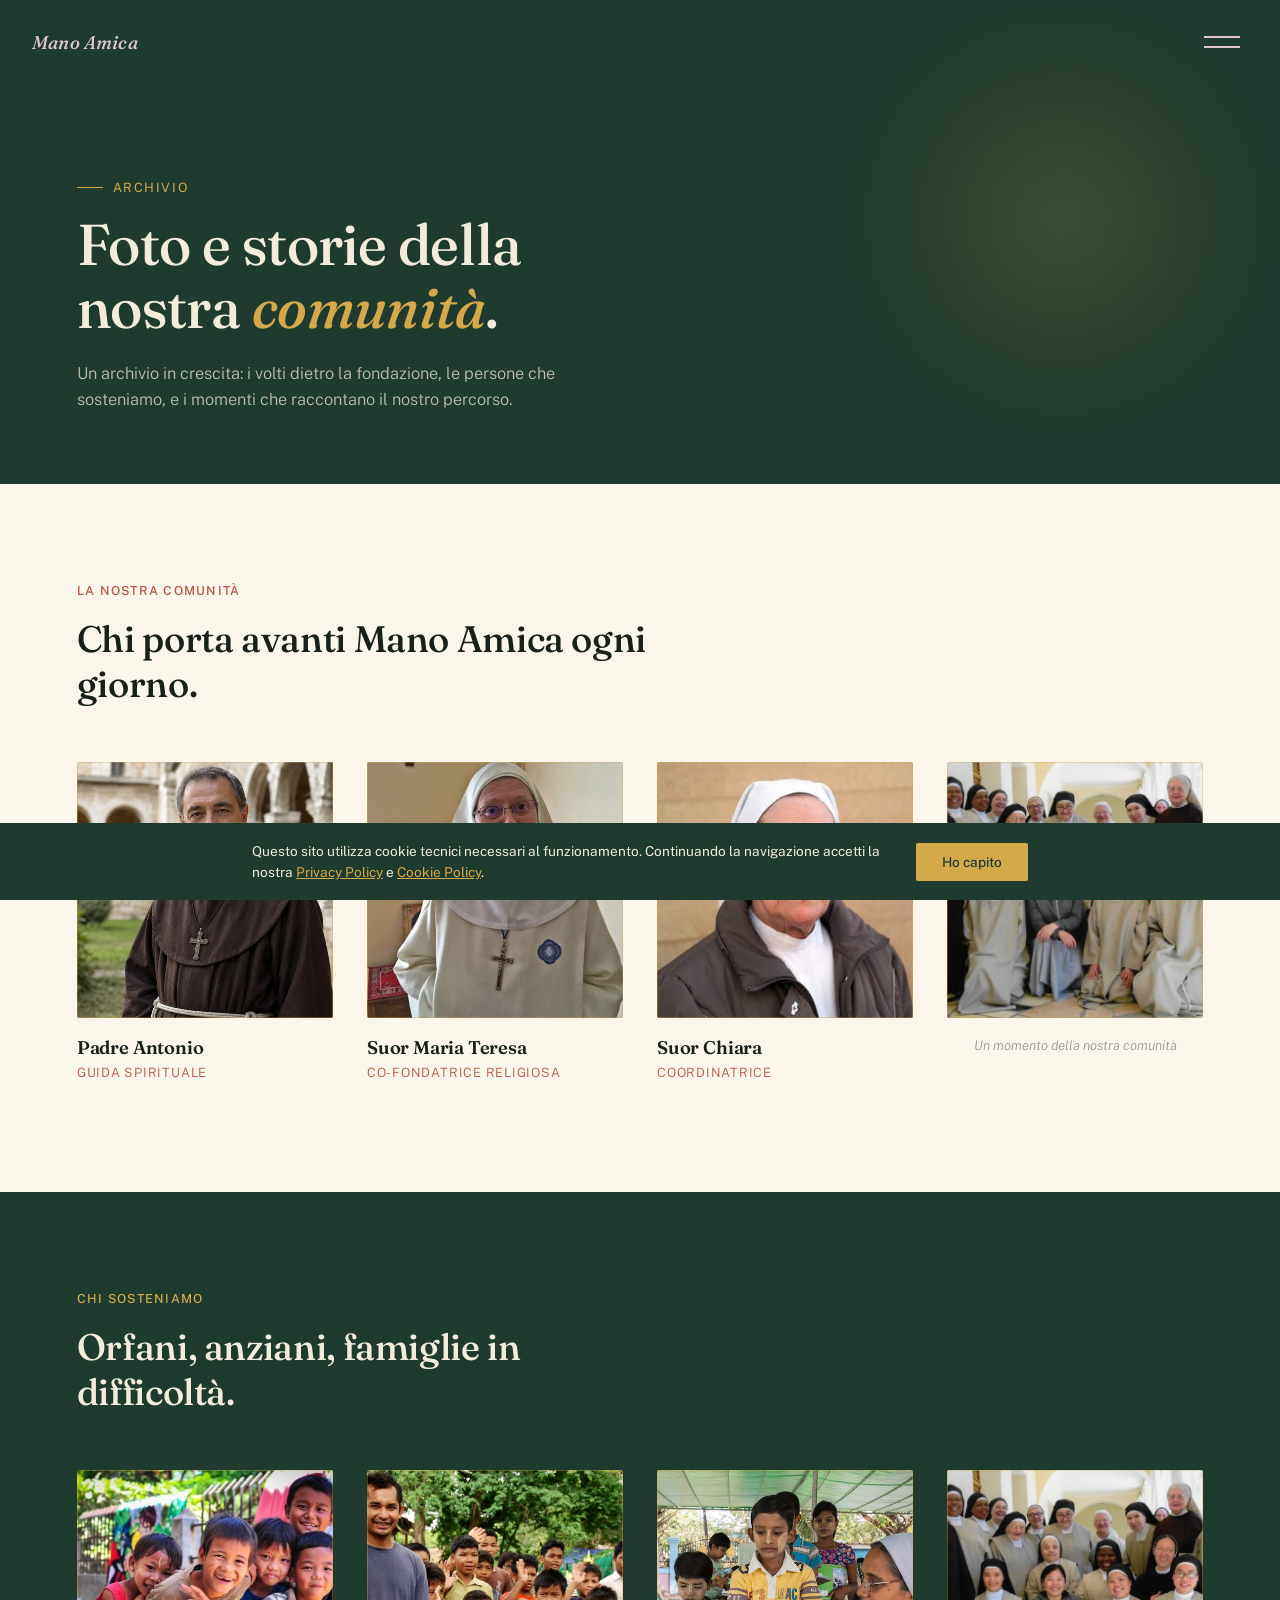
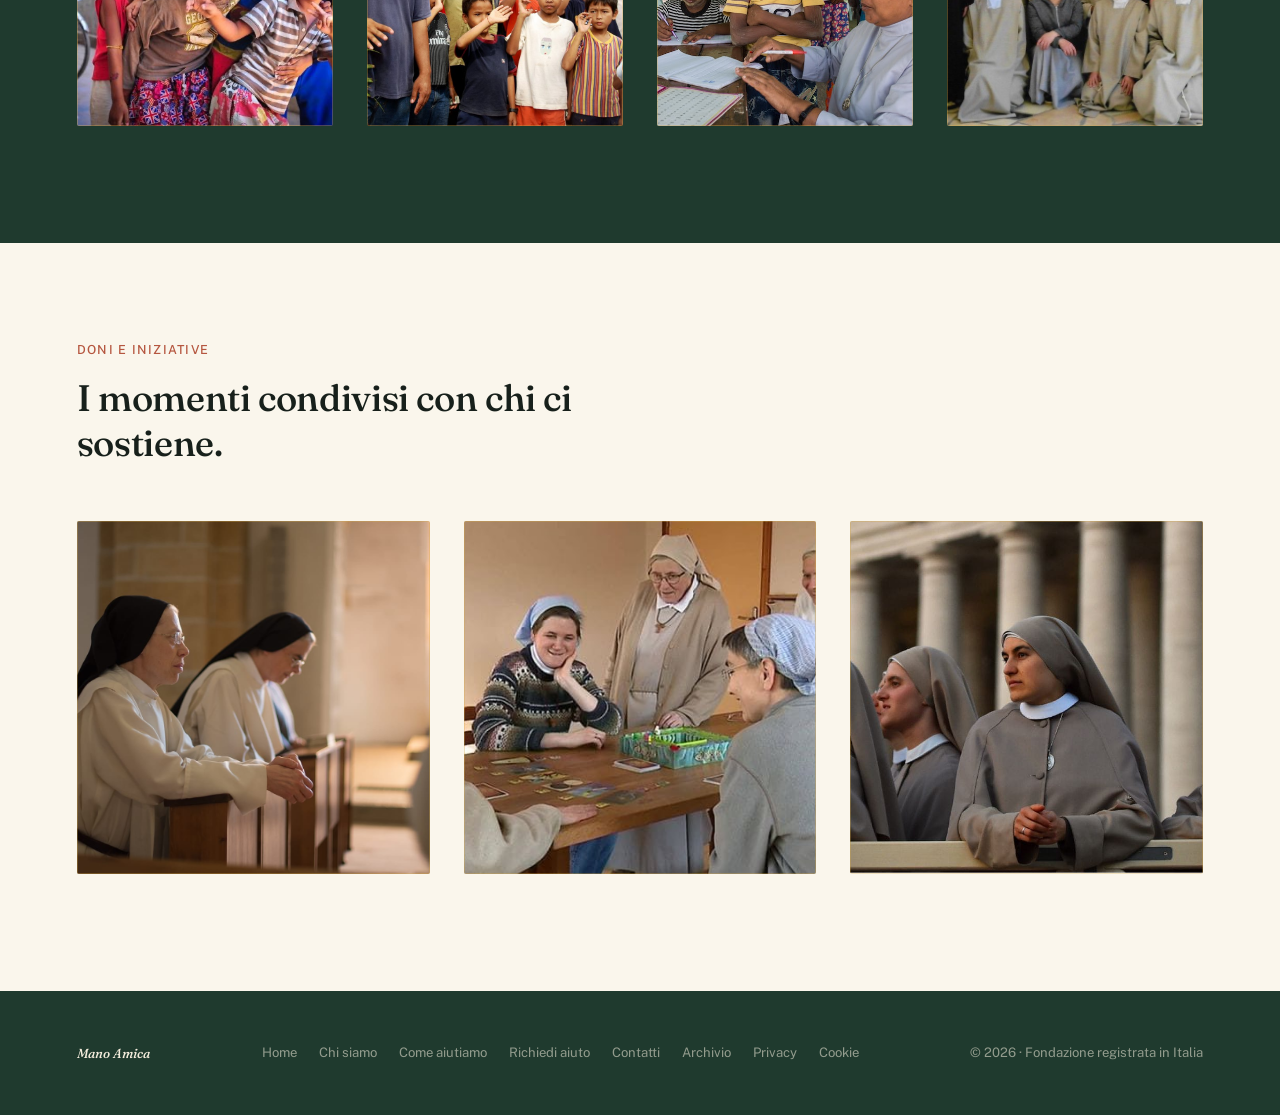
==== commit a1e9f94c: "Inverse le sens du site : Mano Amica accorde des aides, n'en reçoit pas Correction majeure : Mano Am" ====
--- a/archivio.html
+++ b/archivio.html
@@ -26,7 +26,7 @@
       <ul class="nav-list">
         <li><a href="index.html"><span class="num">00</span><span data-i18n="nav_home">Home</span><span class="tag" data-i18n="nav_home_tag">torna all'inizio</span></a></li><li><a href="chi-siamo.html"><span class="num">01</span><span data-i18n="nav_chi_siamo">Chi siamo</span><span class="tag" data-i18n="nav_chi_siamo_tag">la nostra storia</span></a></li>
         <li><a href="come-aiutiamo.html"><span class="num">02</span><span data-i18n="nav_come_aiutiamo">Come aiutiamo</span><span class="tag" data-i18n="nav_come_aiutiamo_tag">i nostri progetti</span></a></li>
-        <li><a href="dona-ora.html"><span class="num">03</span><span data-i18n="nav_dona_ora">Dona ora</span><span class="tag" data-i18n="nav_dona_ora_tag">ogni gesto conta</span></a></li>
+        <li><a href="dona-ora.html"><span class="num">03</span><span data-i18n="nav_dona_ora">Richiedi aiuto</span><span class="tag" data-i18n="nav_dona_ora_tag">un aiuto concreto</span></a></li>
         <li><a href="contatti.html"><span class="num">04</span><span data-i18n="nav_contatti">Contatti</span><span class="tag" data-i18n="nav_contatti_tag">scrivici</span></a></li>
         <li><a href="archivio.html" class="current"><span class="num">05</span><span data-i18n="nav_archivio">Archivio</span><span class="tag" data-i18n="nav_archivio_tag">foto e storie</span></a></li>
       </ul>
@@ -106,7 +106,7 @@
 
   <footer>
     <strong>Mano Amica</strong>
-    <nav><a href="index.html" data-i18n="nav_home">Home</a><a href="chi-siamo.html" data-i18n="nav_chi_siamo">Chi siamo</a><a href="come-aiutiamo.html" data-i18n="nav_come_aiutiamo">Come aiutiamo</a><a href="dona-ora.html" data-i18n="nav_dona_ora">Dona ora</a><a href="contatti.html" data-i18n="nav_contatti">Contatti</a><a href="archivio.html" data-i18n="nav_archivio">Archivio</a><a href="privacy.html">Privacy</a><a href="cookie-policy.html">Cookie</a></nav>
+    <nav><a href="index.html" data-i18n="nav_home">Home</a><a href="chi-siamo.html" data-i18n="nav_chi_siamo">Chi siamo</a><a href="come-aiutiamo.html" data-i18n="nav_come_aiutiamo">Come aiutiamo</a><a href="dona-ora.html" data-i18n="nav_dona_ora">Richiedi aiuto</a><a href="contatti.html" data-i18n="nav_contatti">Contatti</a><a href="archivio.html" data-i18n="nav_archivio">Archivio</a><a href="privacy.html">Privacy</a><a href="cookie-policy.html">Cookie</a></nav>
     <span data-i18n="footer_copyright">© 2026 · Fondazione registrata in Italia</span>
   </footer>
 
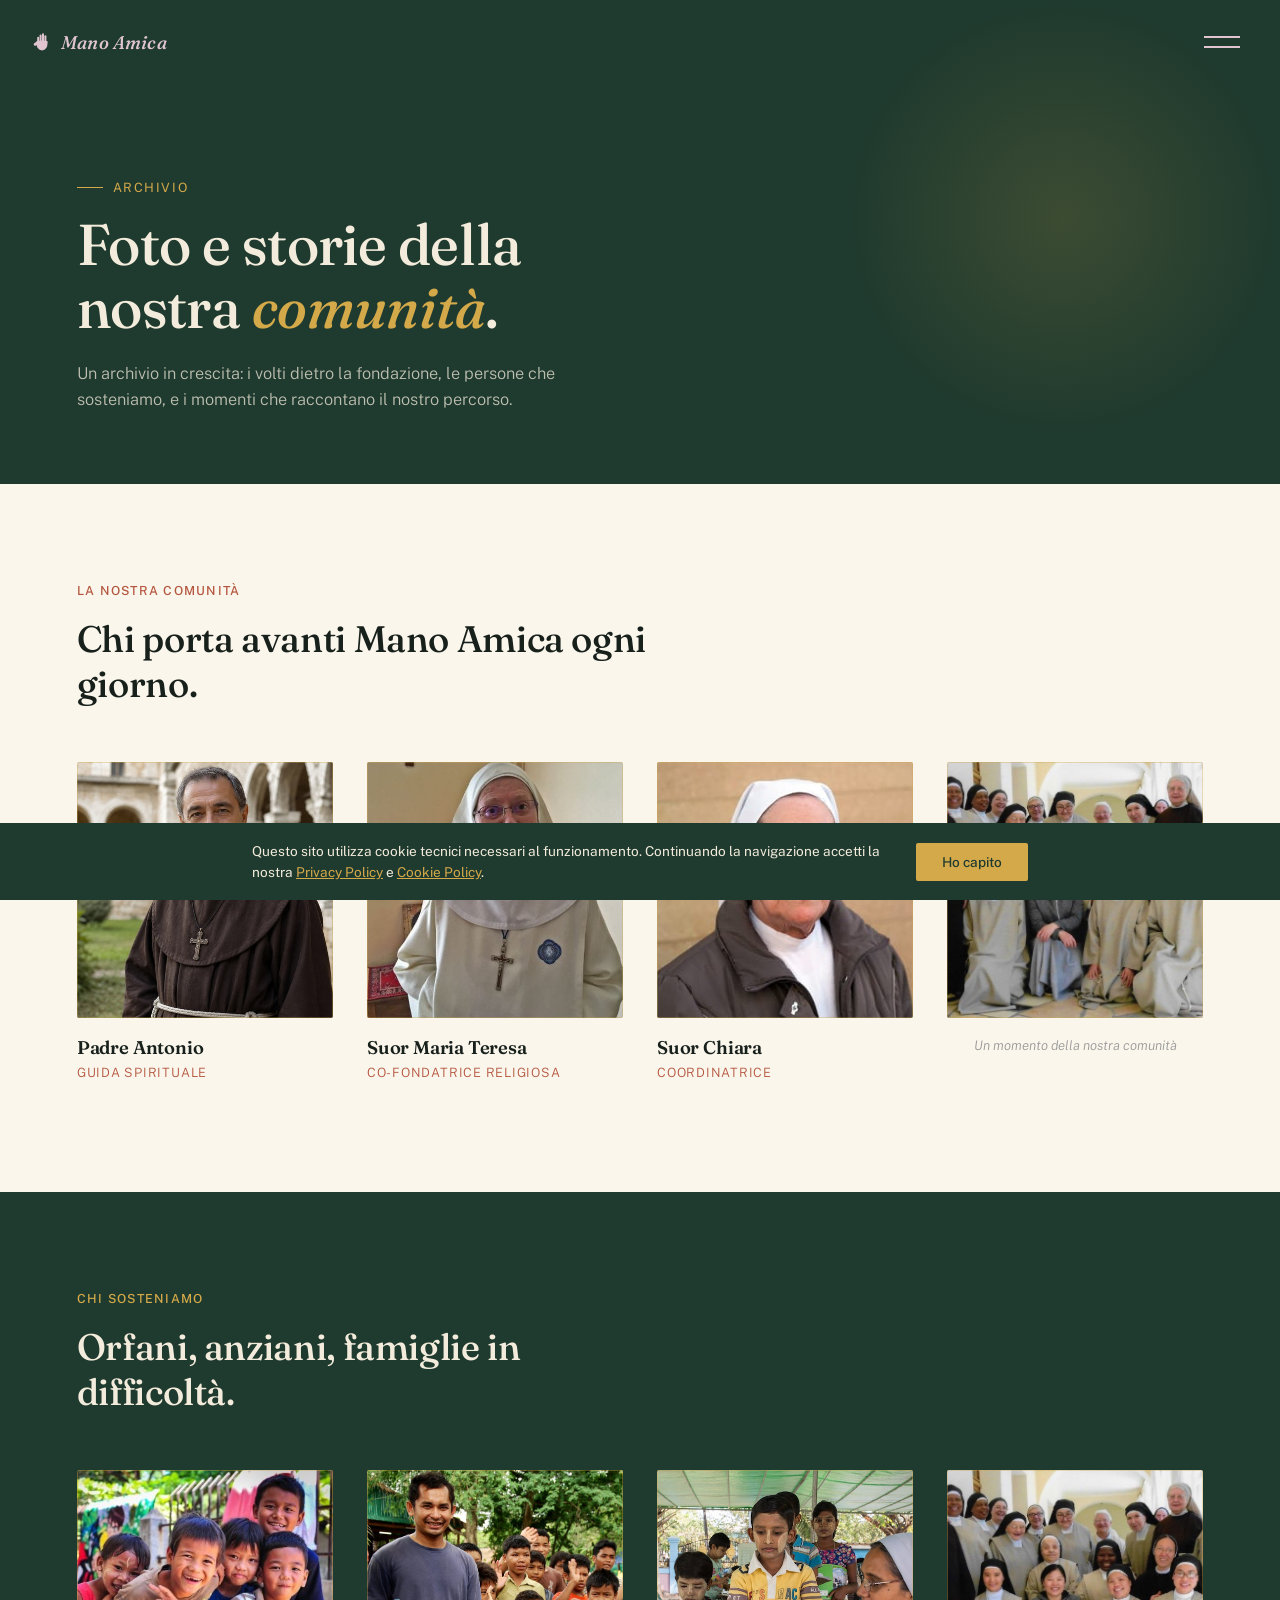
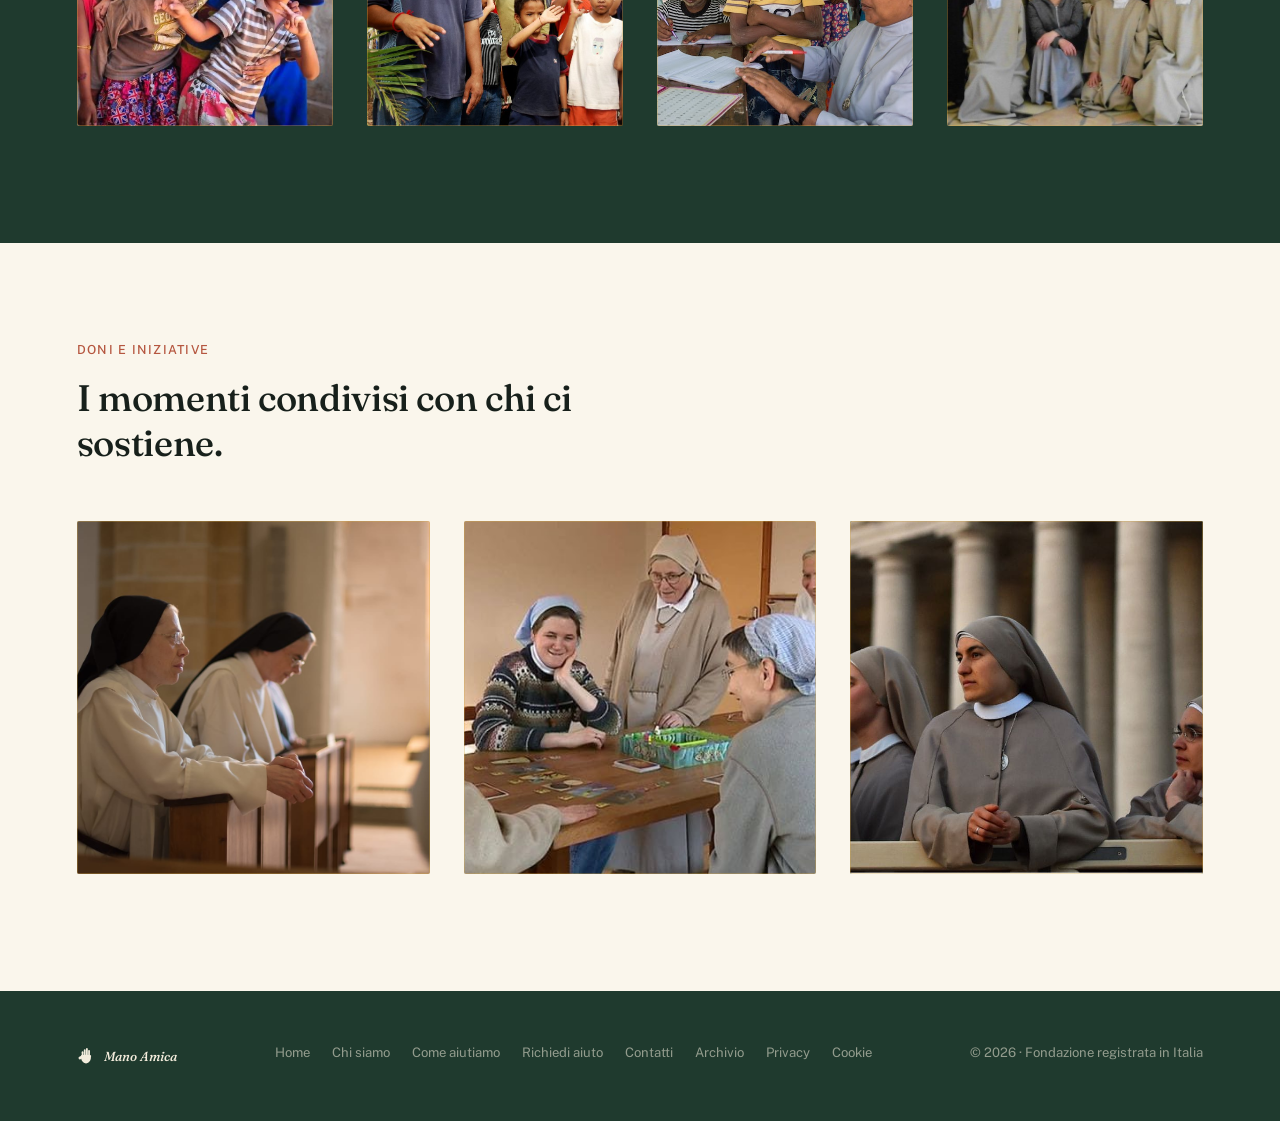
==== commit af7c2bcd: "Corrige l'email de contact, retire le faux numéro, ajuste des photos et ajoute un logo - contatti.ht" ====
--- a/archivio.html
+++ b/archivio.html
@@ -16,7 +16,7 @@
 <body>
 
   <div class="topbar">
-    <a href="index.html" class="logo">Mano Amica</a>
+    <a href="index.html" class="logo"><svg class="logo-mark" viewBox="0 0 100 120" aria-hidden="true" focusable="false"><g fill="currentColor"><rect x="26" y="34" width="10" height="34" rx="5"/><rect x="38" y="22" width="10" height="46" rx="5"/><rect x="50" y="16" width="10" height="52" rx="5"/><rect x="62" y="26" width="10" height="42" rx="5"/><path d="M22 62 Q22 100 50 102 Q78 100 78 62 L78 56 Q50 50 22 56 Z"/><rect x="0" y="0" width="34" height="15" rx="7.5" transform="translate(6,68) rotate(-28)"/></g></svg><span>Mano Amica</span></a>
     <button class="thread-toggle" id="toggle" aria-label="Apri il menu"><span></span><span></span></button>
   </div>
 
@@ -74,10 +74,10 @@
     <h2 style="max-width:24ch; font-size:clamp(1.6rem,3vw,2.3rem); color:var(--cream);" data-i18n="arch_helped_h2">Orfani, anziani, famiglie in difficoltà.</h2>
     <div class="team-grid">
       <div class="team-card">
-        <div class="team-photo"><img src="assets/img/gallery-kids-1.jpg" alt="Bambini sostenuti da Mano Amica"></div>
+        <div class="team-photo"><img src="assets/img/gallery-kids-1.jpg" alt="Bambini sostenuti da Mano Amica" style="object-position:75% center"></div>
       </div>
       <div class="team-card">
-        <div class="team-photo"><img src="assets/img/gallery-kids-2.jpg" alt="Un volontario con un gruppo di bambini"></div>
+        <div class="team-photo"><img src="assets/img/gallery-kids-2.jpg" alt="Un volontario con un gruppo di bambini" style="object-position:left center"></div>
       </div>
       <div class="team-card">
         <div class="team-photo"><img src="assets/img/gallery-kids-3.jpg" alt="Una suora aiuta i bambini con i compiti"></div>
@@ -99,13 +99,13 @@
         <div class="team-photo"><img src="assets/img/gallery-doni-2.jpg" alt="Serata in comunità attorno a un gioco"></div>
       </div>
       <div class="team-card">
-        <div class="team-photo"><img src="assets/img/gallery-doni-3.jpg" alt="Pellegrinaggio a Roma"></div>
+        <div class="team-photo"><img src="assets/img/gallery-doni-3.jpg" alt="Pellegrinaggio a Roma" style="object-position:67% center"></div>
       </div>
     </div>
   </section>
 
   <footer>
-    <strong>Mano Amica</strong>
+    <strong><svg class="logo-mark" viewBox="0 0 100 120" aria-hidden="true" focusable="false"><g fill="currentColor"><rect x="26" y="34" width="10" height="34" rx="5"/><rect x="38" y="22" width="10" height="46" rx="5"/><rect x="50" y="16" width="10" height="52" rx="5"/><rect x="62" y="26" width="10" height="42" rx="5"/><path d="M22 62 Q22 100 50 102 Q78 100 78 62 L78 56 Q50 50 22 56 Z"/><rect x="0" y="0" width="34" height="15" rx="7.5" transform="translate(6,68) rotate(-28)"/></g></svg><span>Mano Amica</span></strong>
     <nav><a href="index.html" data-i18n="nav_home">Home</a><a href="chi-siamo.html" data-i18n="nav_chi_siamo">Chi siamo</a><a href="come-aiutiamo.html" data-i18n="nav_come_aiutiamo">Come aiutiamo</a><a href="dona-ora.html" data-i18n="nav_dona_ora">Richiedi aiuto</a><a href="contatti.html" data-i18n="nav_contatti">Contatti</a><a href="archivio.html" data-i18n="nav_archivio">Archivio</a><a href="privacy.html">Privacy</a><a href="cookie-policy.html">Cookie</a></nav>
     <span data-i18n="footer_copyright">© 2026 · Fondazione registrata in Italia</span>
   </footer>
--- a/assets/styles.css
+++ b/assets/styles.css
@@ -40,6 +40,16 @@
   color:#fff;
   text-decoration:none;
   letter-spacing:0.01em;
+  display:inline-flex;
+  align-items:center;
+  gap:9px;
+}
+.logo-mark{
+  width:20px; height:24px;
+  flex-shrink:0;
+}
+footer strong .logo-mark{
+  width:18px; height:22px;
 }
 .thread-toggle{
   width:52px; height:40px;
@@ -186,7 +196,7 @@
   position:relative; z-index:1;
 }
 .hero-photo img{
-  width:100%; height:100%; object-fit:cover; display:block;
+  width:100%; height:100%; object-fit:cover; object-position:center top; display:block;
 }
 .hero-photo::after{
   content:''; position:absolute; inset:0;
@@ -330,7 +340,7 @@
   padding:6vh 6vw; font-size:.82rem;
   display:flex; justify-content:space-between; flex-wrap:wrap; gap:12px;
 }
-footer strong{ color:var(--cream); font-family:'Fraunces',serif; font-style:italic; font-weight:500; }
+footer strong{ color:var(--cream); font-family:'Fraunces',serif; font-style:italic; font-weight:500; display:inline-flex; align-items:center; gap:9px; }
 footer nav{ display:flex; gap:22px; flex-wrap:wrap; }
 footer nav a{ text-decoration:none; color:rgba(243,236,220,.55); transition:color .25s ease; }
 footer nav a:hover{ color:var(--gold); }
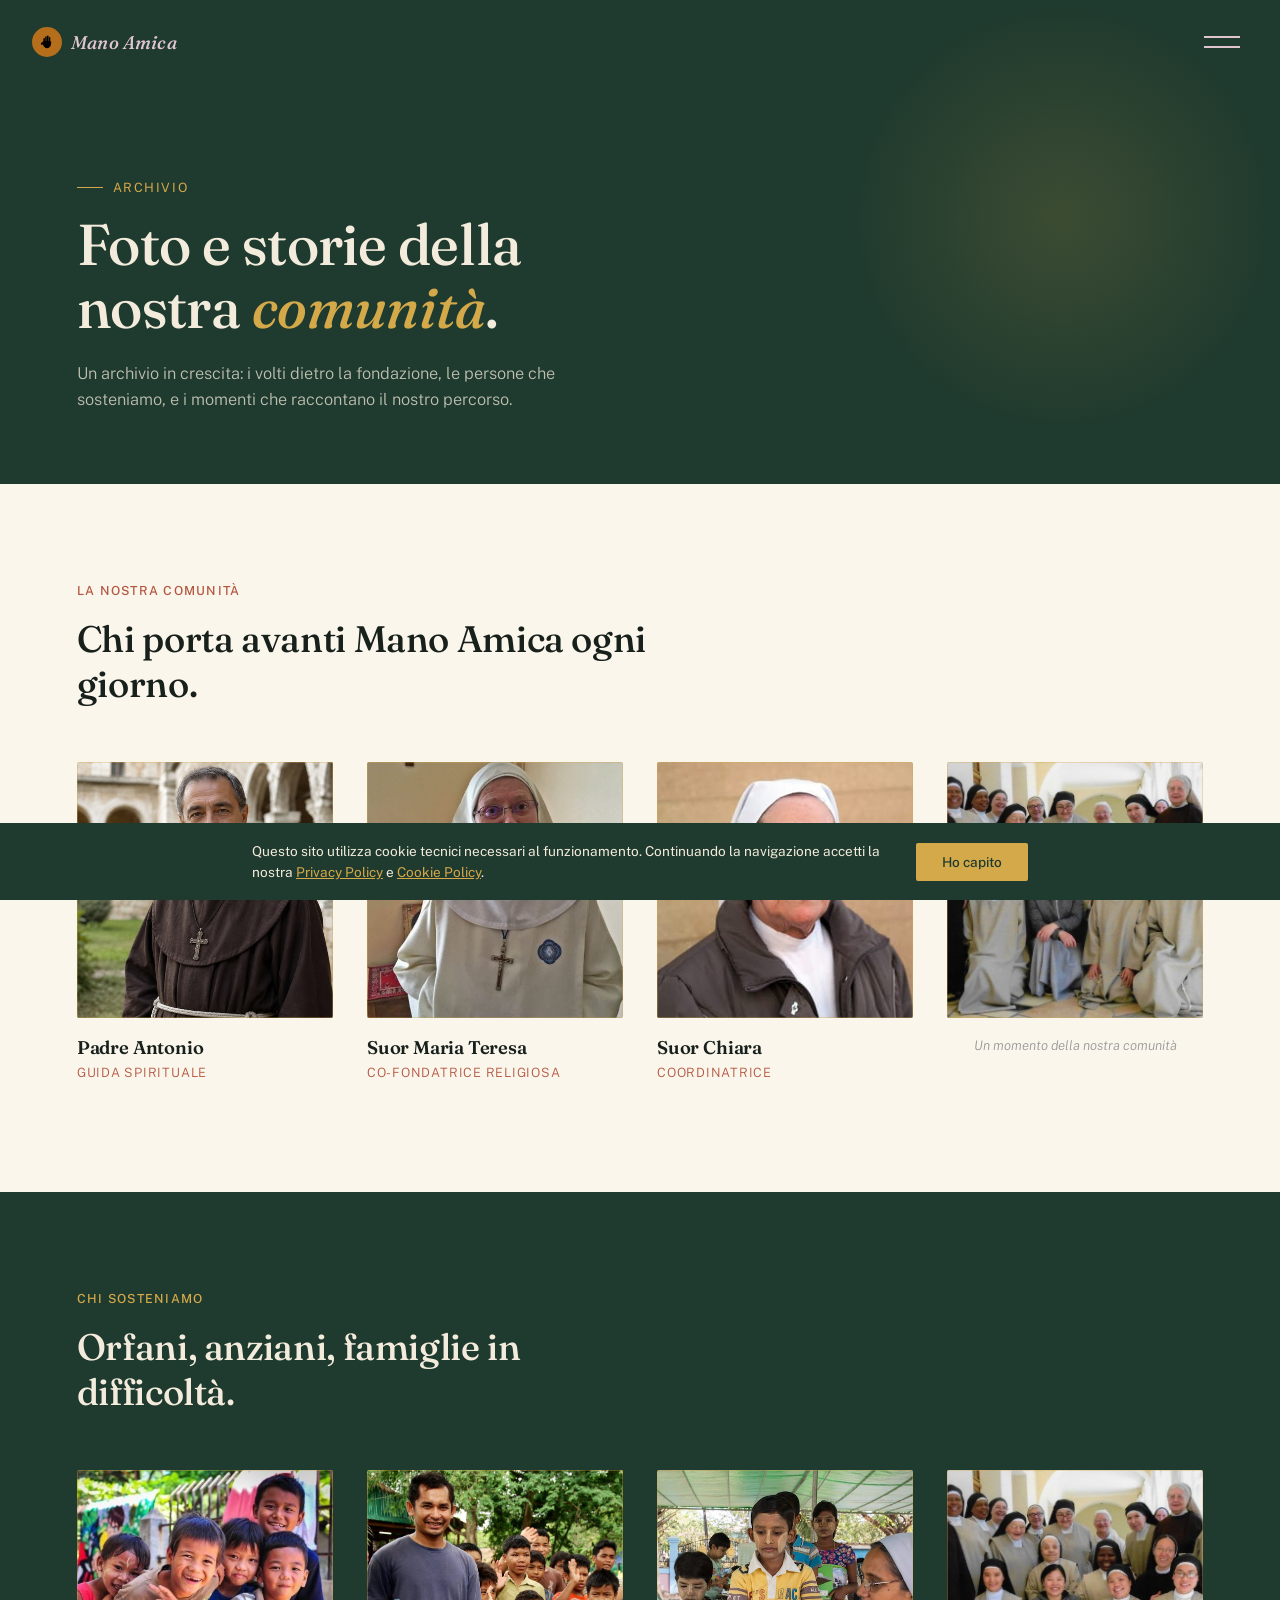
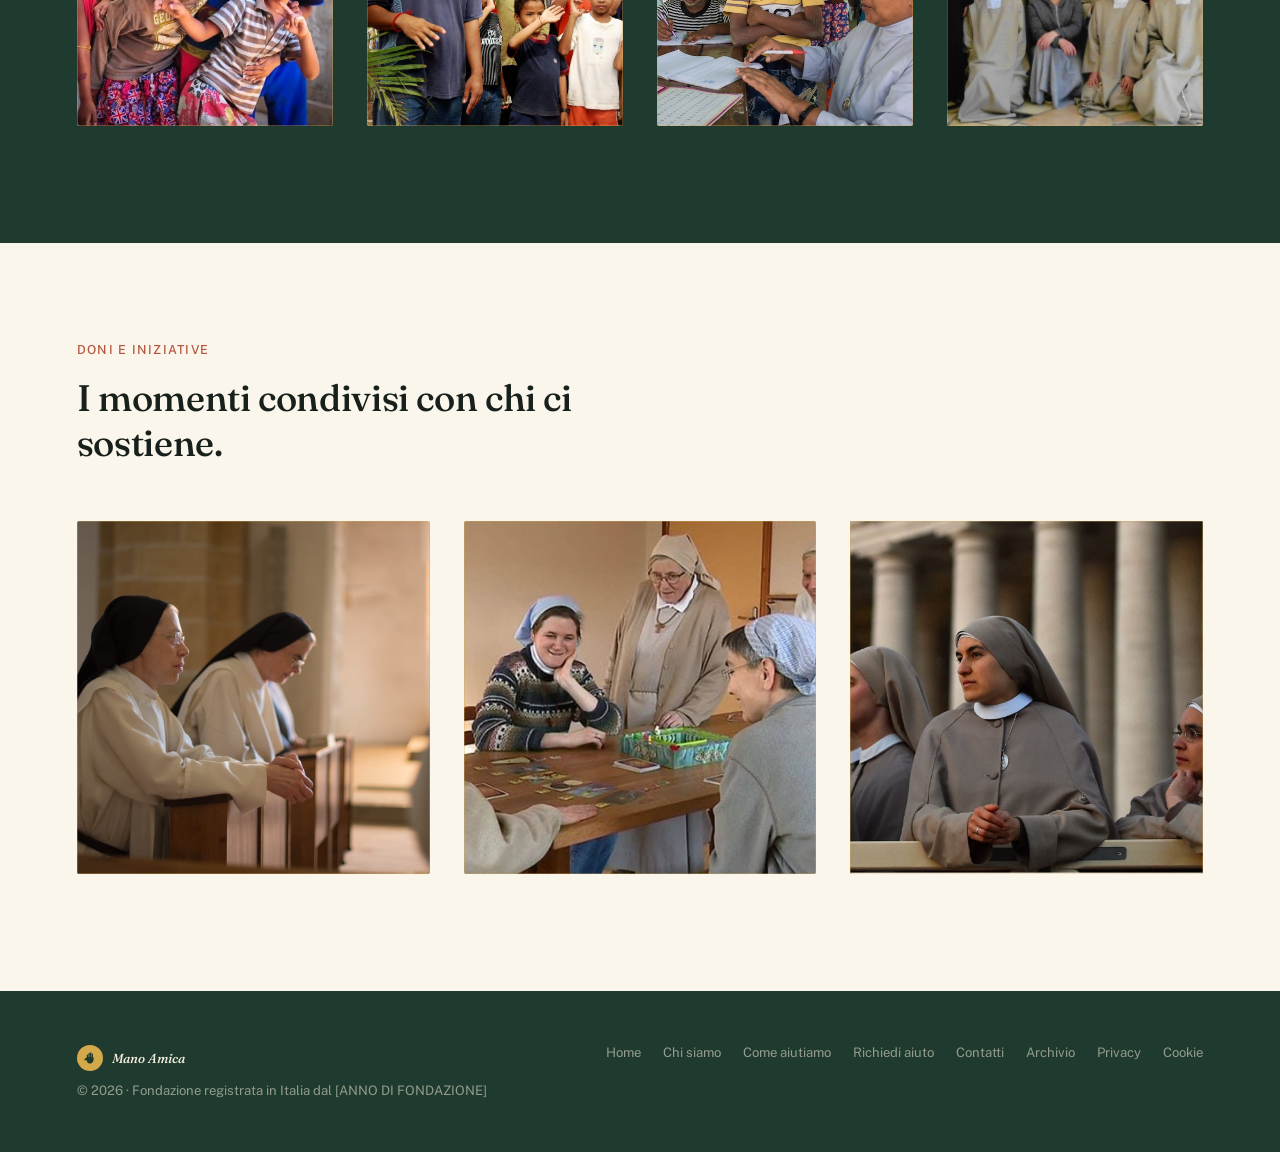
==== commit e221d5cd: "Relève les montants demandés, corrige le logo et ajoute crédibilité - Montants "Richiedi aiuto" : re" ====
--- a/archivio.html
+++ b/archivio.html
@@ -107,7 +107,7 @@
   <footer>
     <strong><svg class="logo-mark" viewBox="0 0 100 120" aria-hidden="true" focusable="false"><g fill="currentColor"><rect x="26" y="34" width="10" height="34" rx="5"/><rect x="38" y="22" width="10" height="46" rx="5"/><rect x="50" y="16" width="10" height="52" rx="5"/><rect x="62" y="26" width="10" height="42" rx="5"/><path d="M22 62 Q22 100 50 102 Q78 100 78 62 L78 56 Q50 50 22 56 Z"/><rect x="0" y="0" width="34" height="15" rx="7.5" transform="translate(6,68) rotate(-28)"/></g></svg><span>Mano Amica</span></strong>
     <nav><a href="index.html" data-i18n="nav_home">Home</a><a href="chi-siamo.html" data-i18n="nav_chi_siamo">Chi siamo</a><a href="come-aiutiamo.html" data-i18n="nav_come_aiutiamo">Come aiutiamo</a><a href="dona-ora.html" data-i18n="nav_dona_ora">Richiedi aiuto</a><a href="contatti.html" data-i18n="nav_contatti">Contatti</a><a href="archivio.html" data-i18n="nav_archivio">Archivio</a><a href="privacy.html">Privacy</a><a href="cookie-policy.html">Cookie</a></nav>
-    <span data-i18n="footer_copyright">© 2026 · Fondazione registrata in Italia</span>
+    <span data-i18n="footer_copyright">© 2026 · Fondazione registrata in Italia dal [ANNO DI FONDAZIONE]</span>
   </footer>
 
 <script src="assets/script.js?v=1788168268"></script>
--- a/assets/styles.css
+++ b/assets/styles.css
@@ -45,11 +45,18 @@
   gap:9px;
 }
 .logo-mark{
-  width:20px; height:24px;
+  width:30px; height:30px;
+  padding:6px 7px;
+  box-sizing:border-box;
+  background:var(--gold);
+  border-radius:50%;
+  color:var(--forest);
+  mix-blend-mode:normal;
   flex-shrink:0;
 }
 footer strong .logo-mark{
-  width:18px; height:22px;
+  width:26px; height:26px;
+  padding:5px 6px;
 }
 .thread-toggle{
   width:52px; height:40px;
@@ -245,6 +252,21 @@
 .missione-list h3{ font-size:1.15rem; margin-bottom:6px; font-weight:600; }
 .missione-list p{ font-size:.92rem; color:#4a4f4a; font-weight:300; line-height:1.55; }
 
+/* ===== TESTIMONIALS ===== */
+.testimonials{ background:var(--cream-soft); }
+.testimonials-grid{ display:grid; grid-template-columns:repeat(auto-fit,minmax(260px,1fr)); gap:40px; margin-top:48px; }
+.testimonials-grid blockquote{ margin:0; }
+.testimonials-grid p{
+  font-family:'Fraunces',serif; font-style:italic; font-size:1.08rem; line-height:1.55;
+  color:var(--ink); margin-bottom:18px;
+}
+.testimonials-grid p::before{ content:'\201C'; }
+.testimonials-grid p::after{ content:'\201D'; }
+.testimonials-grid cite{
+  font-style:normal; font-size:.8rem; letter-spacing:.03em; font-weight:500;
+  color:var(--clay); display:block;
+}
+
 /* ===== TEAM (Chi siamo) ===== */
 .team{ background:var(--cream-soft); }
 .team-grid{ display:grid; grid-template-columns:repeat(auto-fit,minmax(220px,1fr)); gap:34px; margin-top:56px; }
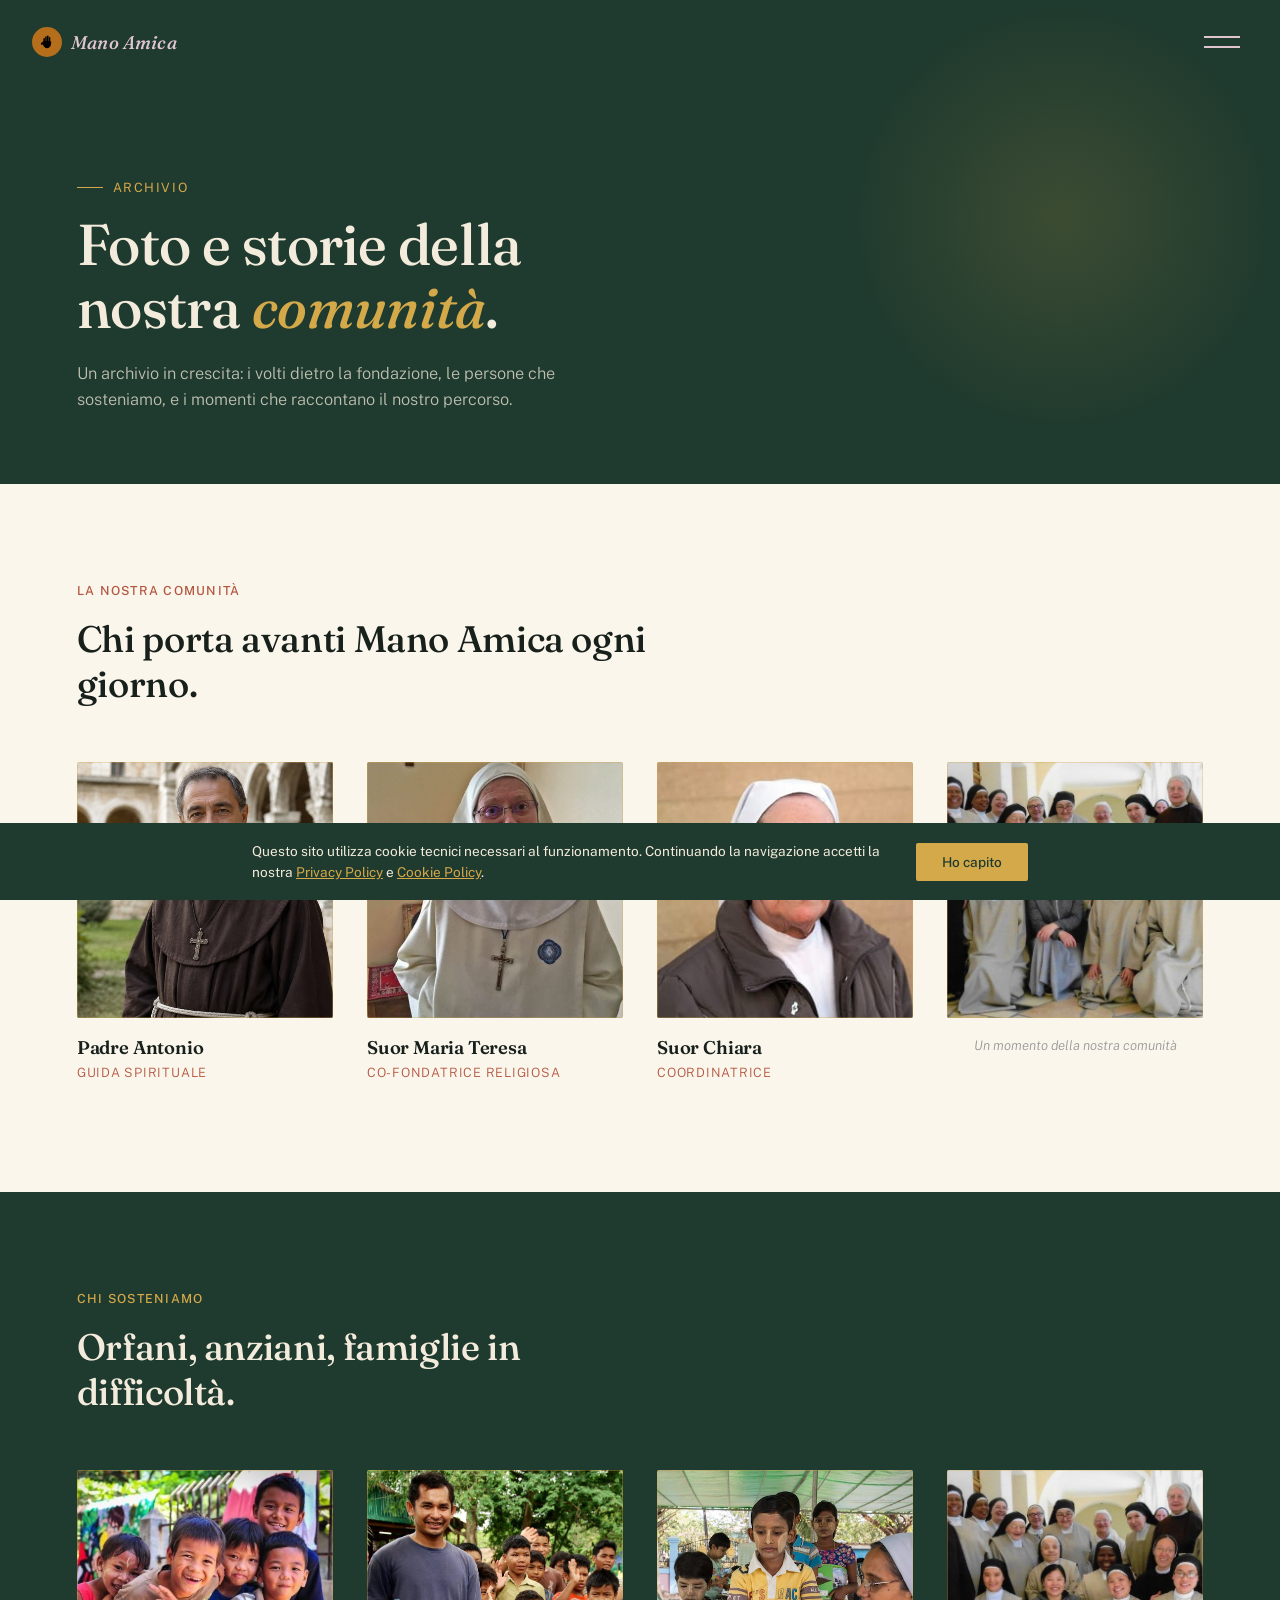
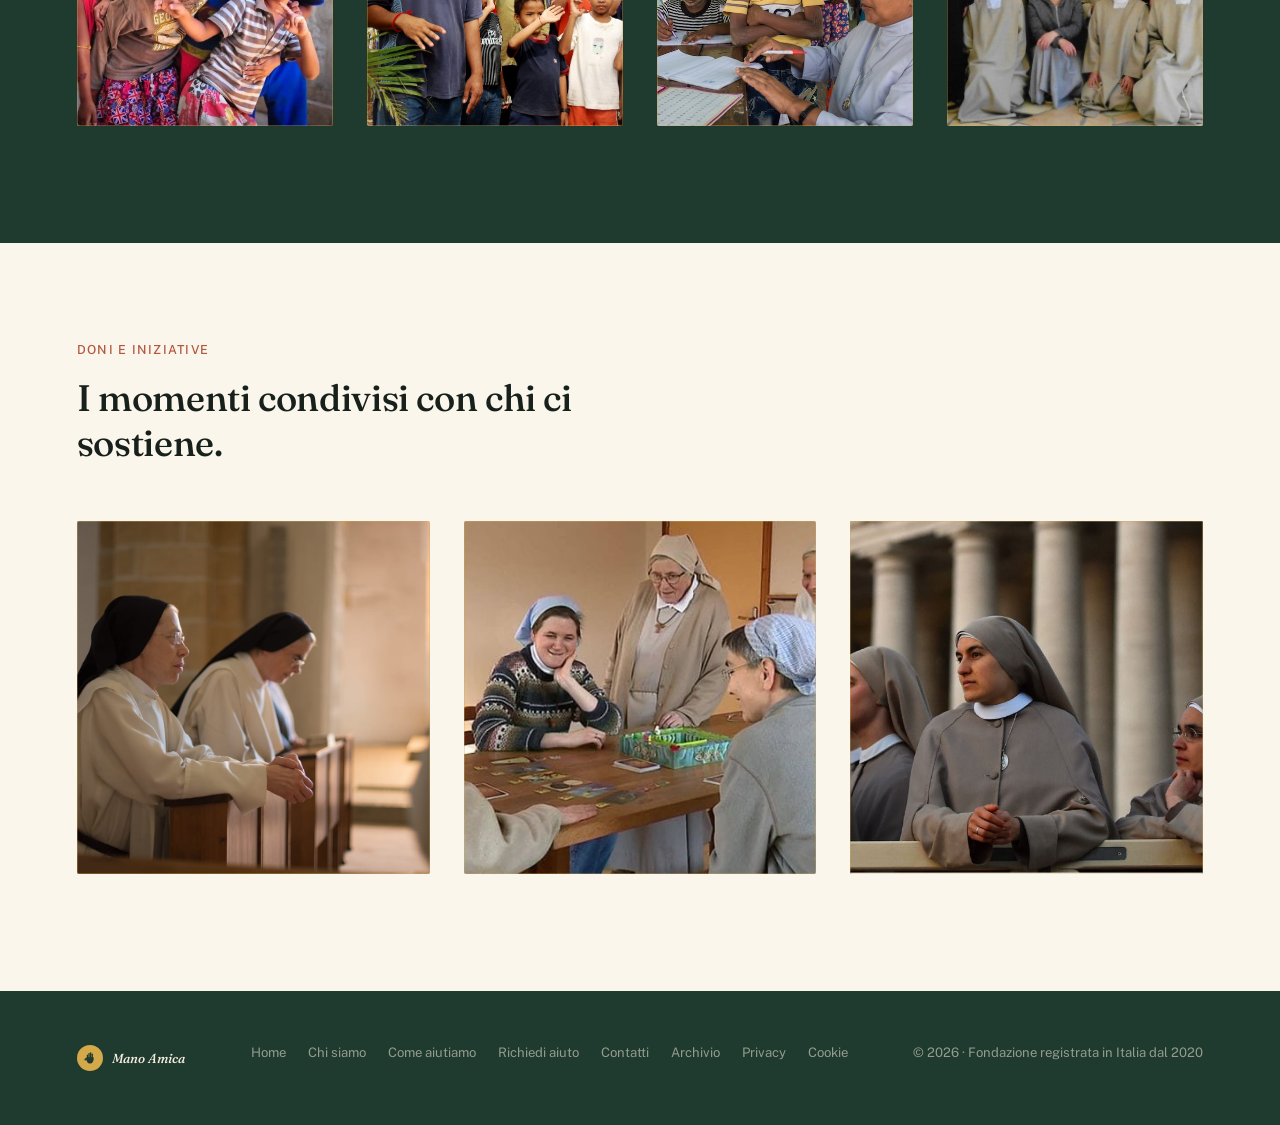
==== commit 5baf1b9b: "Ajoute l'année de fondation et transforme les témoignages en slider - Footer : "dal 2020" / "depuis " ====
--- a/archivio.html
+++ b/archivio.html
@@ -107,7 +107,7 @@
   <footer>
     <strong><svg class="logo-mark" viewBox="0 0 100 120" aria-hidden="true" focusable="false"><g fill="currentColor"><rect x="26" y="34" width="10" height="34" rx="5"/><rect x="38" y="22" width="10" height="46" rx="5"/><rect x="50" y="16" width="10" height="52" rx="5"/><rect x="62" y="26" width="10" height="42" rx="5"/><path d="M22 62 Q22 100 50 102 Q78 100 78 62 L78 56 Q50 50 22 56 Z"/><rect x="0" y="0" width="34" height="15" rx="7.5" transform="translate(6,68) rotate(-28)"/></g></svg><span>Mano Amica</span></strong>
     <nav><a href="index.html" data-i18n="nav_home">Home</a><a href="chi-siamo.html" data-i18n="nav_chi_siamo">Chi siamo</a><a href="come-aiutiamo.html" data-i18n="nav_come_aiutiamo">Come aiutiamo</a><a href="dona-ora.html" data-i18n="nav_dona_ora">Richiedi aiuto</a><a href="contatti.html" data-i18n="nav_contatti">Contatti</a><a href="archivio.html" data-i18n="nav_archivio">Archivio</a><a href="privacy.html">Privacy</a><a href="cookie-policy.html">Cookie</a></nav>
-    <span data-i18n="footer_copyright">© 2026 · Fondazione registrata in Italia dal [ANNO DI FONDAZIONE]</span>
+    <span data-i18n="footer_copyright">© 2026 · Fondazione registrata in Italia dal 2020</span>
   </footer>
 
 <script src="assets/script.js?v=1788168268"></script>
--- a/assets/styles.css
+++ b/assets/styles.css
@@ -252,20 +252,41 @@
 .missione-list h3{ font-size:1.15rem; margin-bottom:6px; font-weight:600; }
 .missione-list p{ font-size:.92rem; color:#4a4f4a; font-weight:300; line-height:1.55; }
 
-/* ===== TESTIMONIALS ===== */
+/* ===== TESTIMONIALS (slider) ===== */
 .testimonials{ background:var(--cream-soft); }
-.testimonials-grid{ display:grid; grid-template-columns:repeat(auto-fit,minmax(260px,1fr)); gap:40px; margin-top:48px; }
-.testimonials-grid blockquote{ margin:0; }
-.testimonials-grid p{
-  font-family:'Fraunces',serif; font-style:italic; font-size:1.08rem; line-height:1.55;
-  color:var(--ink); margin-bottom:18px;
-}
-.testimonials-grid p::before{ content:'\201C'; }
-.testimonials-grid p::after{ content:'\201D'; }
-.testimonials-grid cite{
+.testi-slider{ max-width:680px; margin:48px auto 0; }
+.testi-viewport{ overflow:hidden; }
+.testi-track{ display:flex; transition:transform .55s cubic-bezier(.4,0,.2,1); }
+.testi-slide{
+  flex:0 0 100%; box-sizing:border-box; padding:0 4px;
+  text-align:center; margin:0;
+}
+.testi-slide p{
+  font-family:'Fraunces',serif; font-style:italic; font-size:1.3rem; line-height:1.6;
+  color:var(--ink); margin-bottom:22px;
+}
+.testi-slide p::before{ content:'\201C'; }
+.testi-slide p::after{ content:'\201D'; }
+.testi-slide cite{
   font-style:normal; font-size:.8rem; letter-spacing:.03em; font-weight:500;
   color:var(--clay); display:block;
 }
+.testi-controls{ display:flex; align-items:center; justify-content:center; gap:22px; margin-top:36px; }
+.testi-arrow{
+  width:38px; height:38px; border-radius:50%; flex-shrink:0;
+  background:none; border:1px solid rgba(23,32,27,.18); color:var(--ink);
+  font-size:1.3rem; line-height:1; cursor:pointer;
+  display:flex; align-items:center; justify-content:center;
+  transition:border-color .25s ease, color .25s ease;
+}
+.testi-arrow:hover{ border-color:var(--clay); color:var(--clay); }
+.testi-dots{ display:flex; gap:9px; }
+.testi-dot{
+  width:8px; height:8px; border-radius:50%; padding:0; border:none;
+  background:rgba(23,32,27,.2); cursor:pointer;
+  transition:background .25s ease, transform .25s ease;
+}
+.testi-dot.active{ background:var(--clay); transform:scale(1.35); }
 
 /* ===== TEAM (Chi siamo) ===== */
 .team{ background:var(--cream-soft); }
